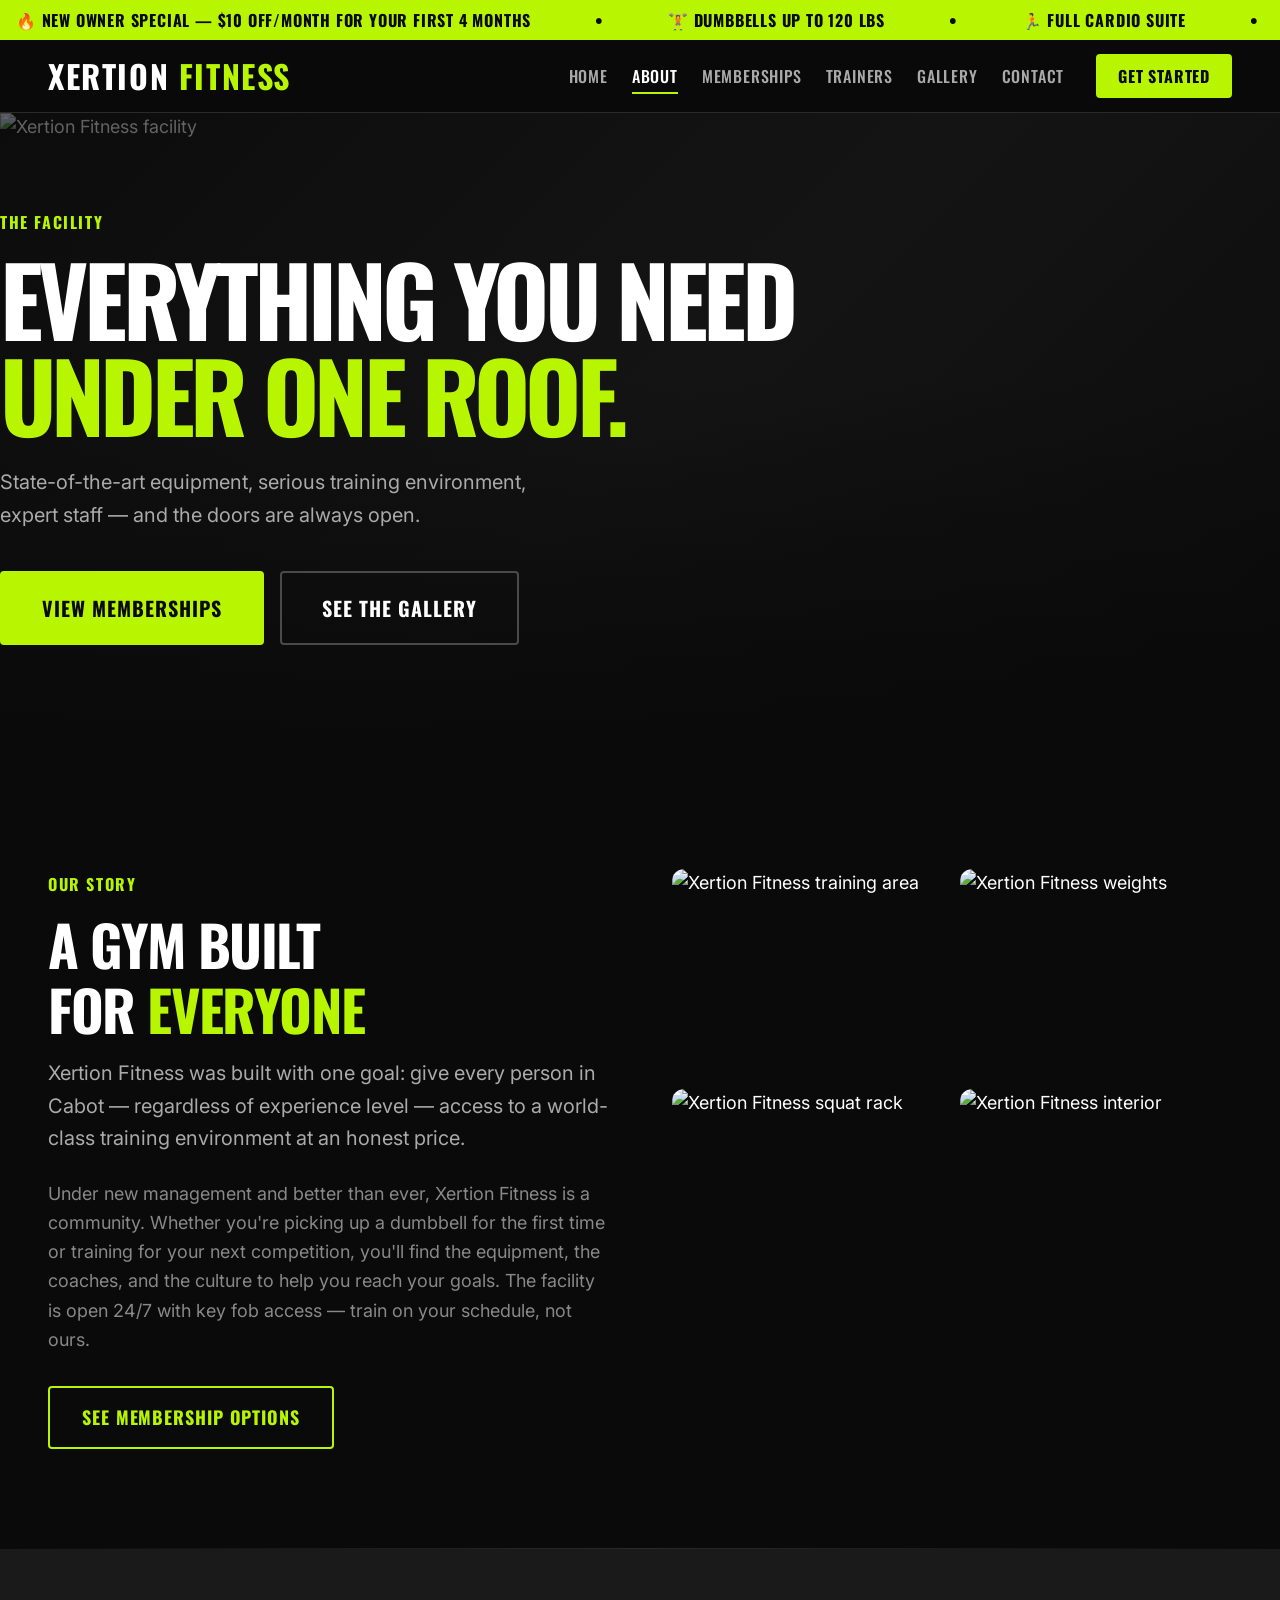
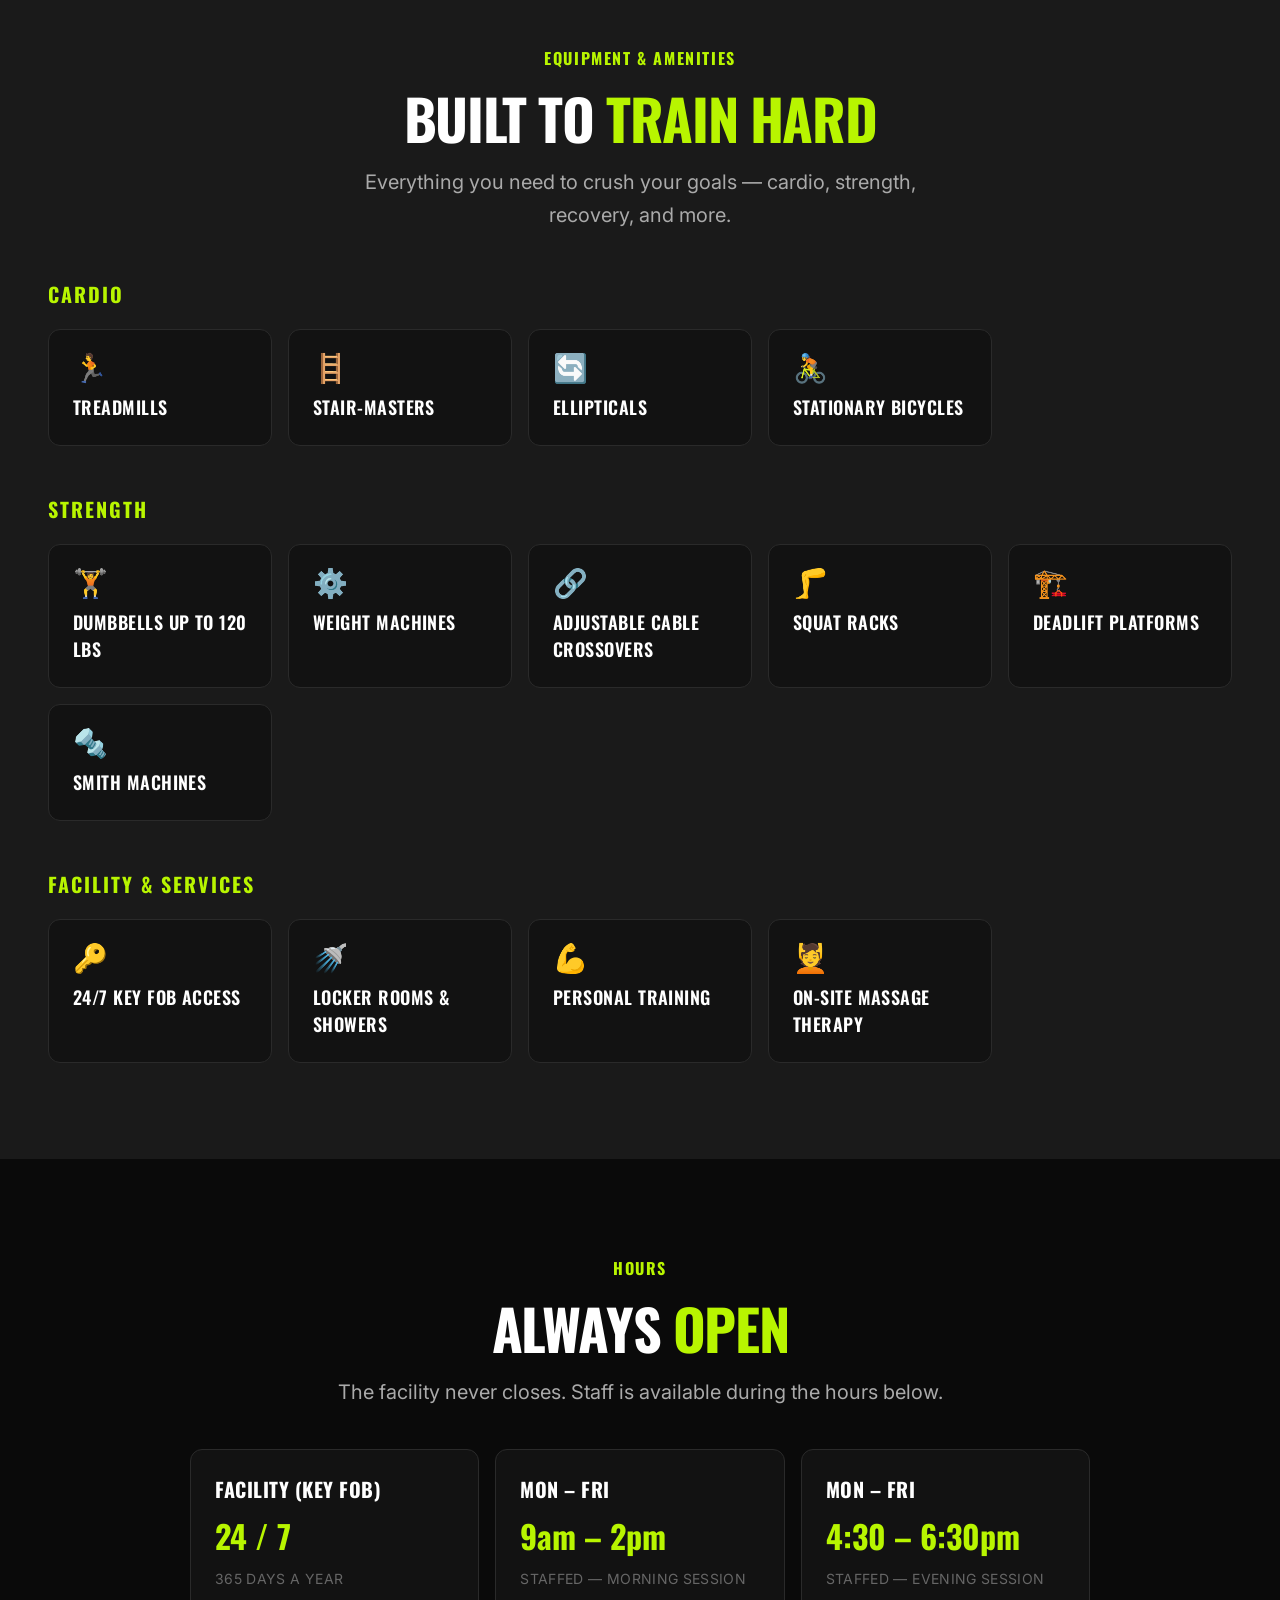
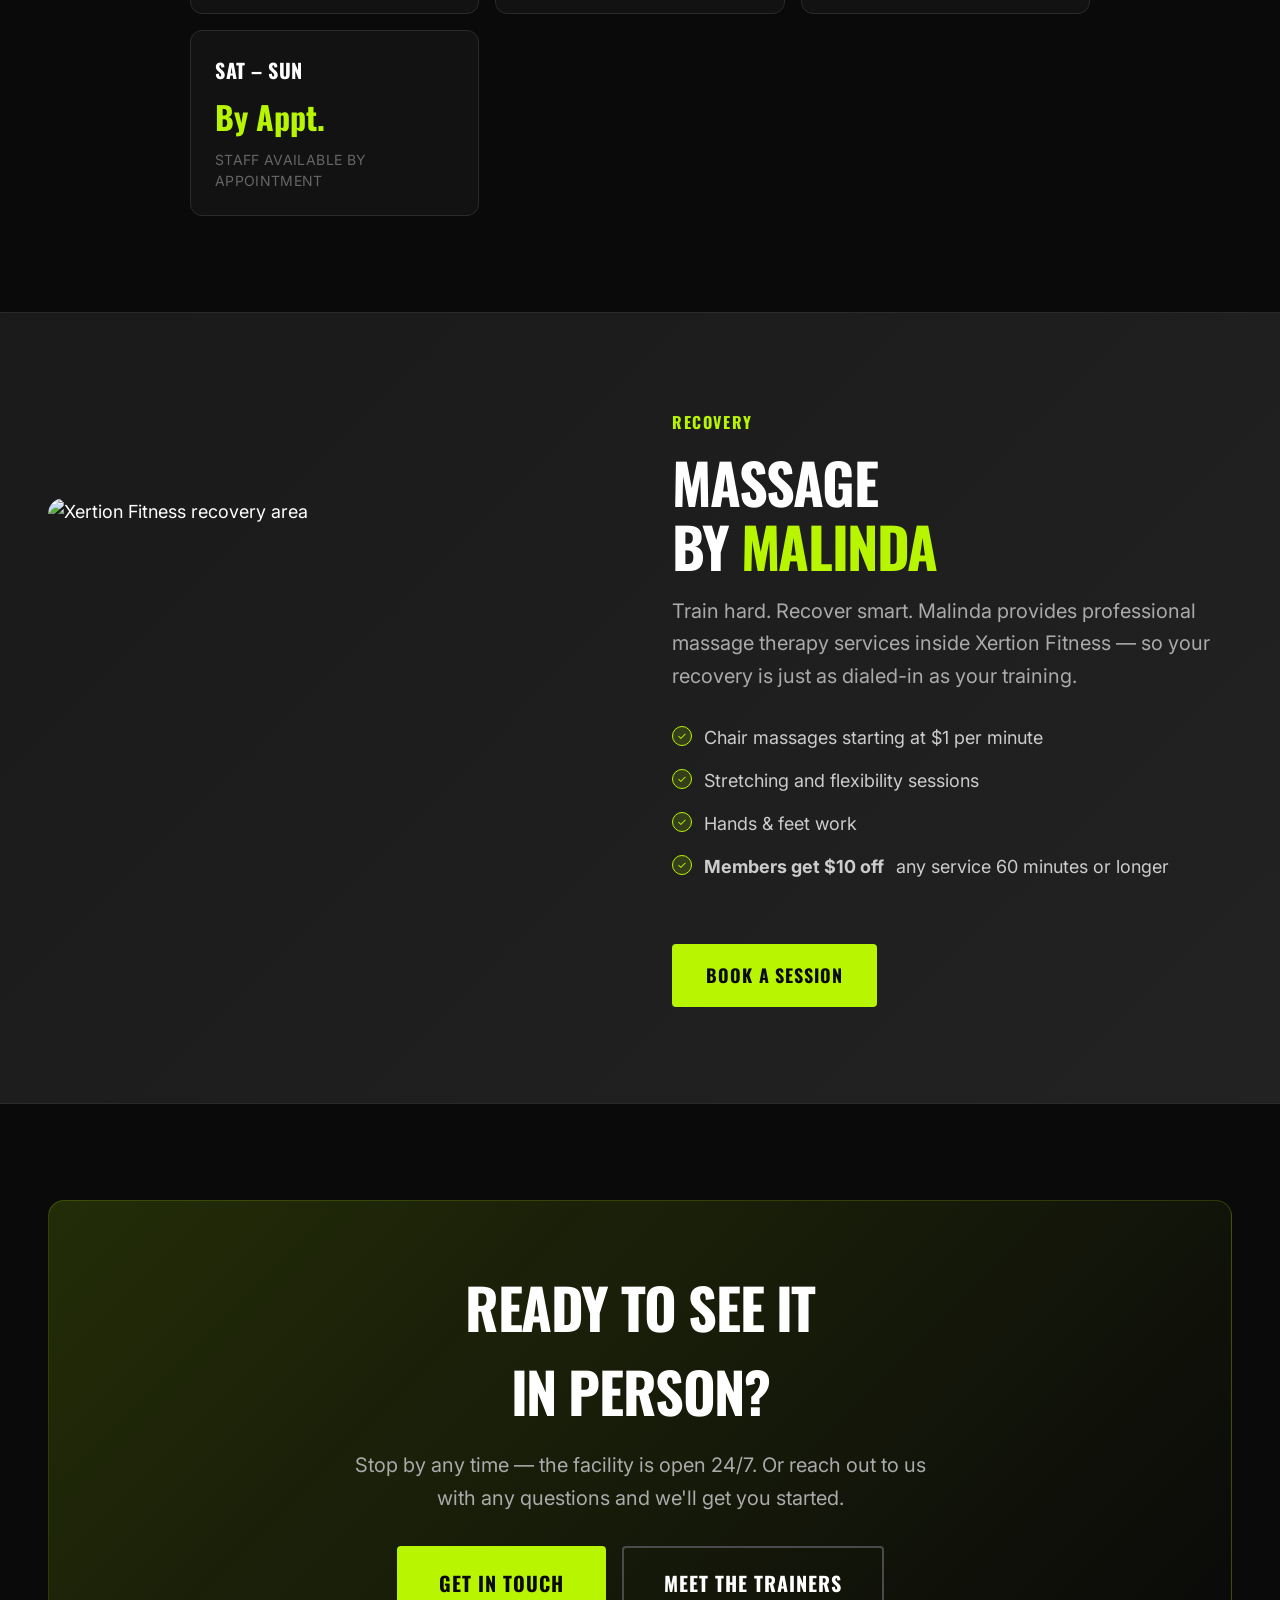
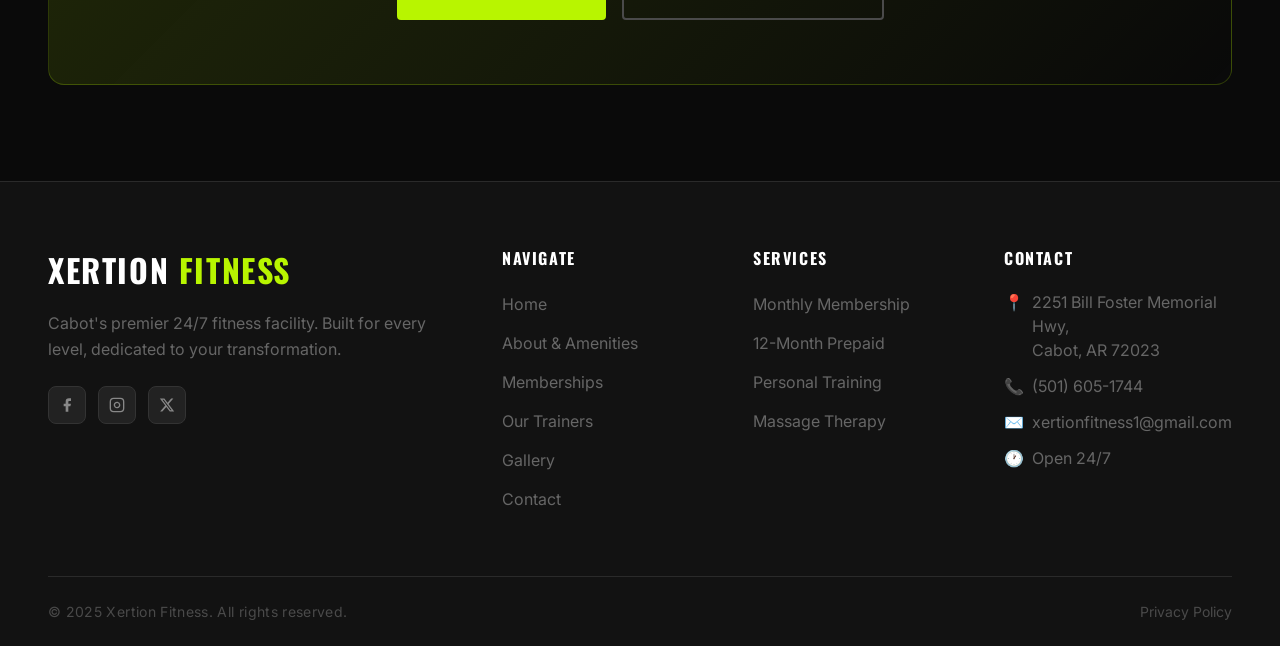
==== about.html @ 3aa7dd4e "first commit" ====
<!DOCTYPE html>
<html lang="en">
<head>
  <meta charset="UTF-8" />
  <meta name="viewport" content="width=device-width, initial-scale=1.0" />
  <title>About & Amenities — Xertion Fitness</title>
  <meta name="description" content="Xertion Fitness — Cabot AR's premier 24/7 gym. Squat racks, cable crossovers, Smith machines, dumbbells to 120 lbs, personal training, and on-site massage." />
  <link rel="stylesheet" href="style.css" />
</head>
<body>

  <div class="announcement-bar">
    <div class="announcement-bar__track">
      <span>🔥 New Owner Special — $10 off/month for your first 4 months</span>
      <span>•</span>
      <span>🏋️ Dumbbells Up to 120 lbs</span>
      <span>•</span>
      <span>🏃 Full Cardio Suite</span>
      <span>•</span>
      <span>🕐 24/7 Key Fob Access</span>
      <span>•</span>
      <span>💆 Massage by Malinda On-Site</span>
      <span>•</span>
      <span>🔥 New Owner Special — $10 off/month for your first 4 months</span>
      <span>•</span>
      <span>🏋️ Dumbbells Up to 120 lbs</span>
      <span>•</span>
      <span>🏃 Full Cardio Suite</span>
      <span>•</span>
      <span>🕐 24/7 Key Fob Access</span>
      <span>•</span>
      <span>💆 Massage by Malinda On-Site</span>
    </div>
  </div>

  <header class="header">
    <div class="header__inner">
      <a href="index.html" class="header__logo">XERTION <span>FITNESS</span></a>
      <nav class="header__nav">
        <ul class="nav__links">
          <li><a href="index.html" class="nav__link">Home</a></li>
          <li><a href="about.html" class="nav__link">About</a></li>
          <li><a href="memberships.html" class="nav__link">Memberships</a></li>
          <li><a href="team.html" class="nav__link">Trainers</a></li>
          <li><a href="gallery.html" class="nav__link">Gallery</a></li>
          <li><a href="contact.html" class="nav__link">Contact</a></li>
        </ul>
        <a href="contact.html" class="btn btn-primary btn-sm">Get Started</a>
      </nav>
      <button class="header__burger" aria-label="Toggle menu">
        <span></span><span></span><span></span>
      </button>
    </div>
  </header>

  <div class="mobile-menu">
    <a href="index.html" class="header__logo" style="margin-bottom:2rem;">XERTION <span>FITNESS</span></a>
    <ul class="mobile-menu__links">
      <li><a href="index.html" class="mobile-menu__link">Home</a></li>
      <li><a href="about.html" class="mobile-menu__link">About</a></li>
      <li><a href="memberships.html" class="mobile-menu__link">Memberships</a></li>
      <li><a href="team.html" class="mobile-menu__link">Trainers</a></li>
      <li><a href="gallery.html" class="mobile-menu__link">Gallery</a></li>
      <li><a href="contact.html" class="mobile-menu__link">Contact</a></li>
    </ul>
    <div class="mobile-menu__cta">
      <a href="contact.html" class="btn btn-primary btn-lg" style="width:100%">Get Started Today</a>
    </div>
  </div>

  <main>

    <!-- Hero -->
    <section class="hero" style="min-height:65vh;">
      <div class="hero__bg">
        <img
          src="https://images.squarespace-cdn.com/content/v1/698f592af66ebf589f0fa18b/f2ad3135-214e-4e53-9995-999ff5122c64/4482633730565226476.jpeg"
          alt="Xertion Fitness facility"
          class="hero__bg-img"
        />
      </div>
      <div class="hero__overlay"></div>
      <div class="container hero__content" style="padding-top:var(--space-24);padding-bottom:var(--space-16);">
        <span class="eyebrow">The Facility</span>
        <h1 class="hero__title">
          Everything You Need<br>
          <span class="accent-line">Under One Roof.</span>
        </h1>
        <p class="hero__subtitle">
          State-of-the-art equipment, serious training environment, expert staff —
          and the doors are always open.
        </p>
        <div class="hero__ctas">
          <a href="memberships.html" class="btn btn-primary btn-lg">View Memberships</a>
          <a href="gallery.html" class="btn btn-outline btn-lg">See the Gallery</a>
        </div>
      </div>
    </section>

    <!-- About -->
    <section class="section" style="background:var(--color-black);">
      <div class="container">
        <div class="feature-section__grid">
          <div class="reveal-left">
            <span class="eyebrow">Our Story</span>
            <h2 class="section-title">A Gym Built<br>for <span class="accent">Everyone</span></h2>
            <p class="section-subtitle" style="margin-bottom:var(--space-6);">
              Xertion Fitness was built with one goal: give every person in Cabot — regardless of
              experience level — access to a world-class training environment at an honest price.
            </p>
            <p style="color:var(--color-gray-400);line-height:var(--leading-relaxed);margin-bottom:var(--space-8);">
              Under new management and better than ever, Xertion Fitness is a community. Whether
              you're picking up a dumbbell for the first time or training for your next competition,
              you'll find the equipment, the coaches, and the culture to help you reach your goals.
              The facility is open 24/7 with key fob access — train on your schedule, not ours.
            </p>
            <a href="memberships.html" class="btn btn-ghost">See Membership Options</a>
          </div>
          <div class="feature-section__images reveal-right">
            <div class="feature-img">
              <img src="https://images.squarespace-cdn.com/content/v1/698f592af66ebf589f0fa18b/71ad8cb8-5ef1-47c1-97a1-dbaf5dda6f29/3357358686956240447.jpeg" alt="Xertion Fitness training area" loading="lazy" />
            </div>
            <div class="feature-img">
              <img src="https://images.squarespace-cdn.com/content/v1/698f592af66ebf589f0fa18b/7009e0ca-d178-43d7-ad27-b548e3636f9c/IMG_7932.jpeg" alt="Xertion Fitness weights" loading="lazy" />
            </div>
            <div class="feature-img feature-img--tall">
              <img src="https://images.squarespace-cdn.com/content/v1/698f592af66ebf589f0fa18b/444fbb83-55db-4569-b952-f3a036efd6ba/IMG_7934.jpeg" alt="Xertion Fitness squat rack" loading="lazy" />
            </div>
            <div class="feature-img">
              <img src="https://images.squarespace-cdn.com/content/v1/698f592af66ebf589f0fa18b/e5c2524e-ab53-4a82-8e3c-8ad109c28ecc/IMG_7928.jpeg" alt="Xertion Fitness interior" loading="lazy" />
            </div>
          </div>
        </div>
      </div>
    </section>

    <div class="divider"></div>

    <!-- Amenities -->
    <section class="section" style="background:var(--color-black-lighter);">
      <div class="container">
        <div style="text-align:center;margin-bottom:var(--space-12);">
          <span class="eyebrow reveal">Equipment & Amenities</span>
          <h2 class="section-title reveal" style="margin:0 auto;">Built to <span class="accent">Train Hard</span></h2>
          <p class="section-subtitle reveal" style="margin:var(--space-4) auto 0;">
            Everything you need to crush your goals — cardio, strength, recovery, and more.
          </p>
        </div>

        <h3 style="font-family:var(--font-heading);font-size:var(--text-lg);letter-spacing:var(--tracking-widest);text-transform:uppercase;color:var(--color-accent);margin-bottom:var(--space-5);" class="reveal">Cardio</h3>
        <div class="amenities-grid" style="margin-bottom:var(--space-12);">
          <div class="amenity-card reveal delay-1"><span class="amenity-card__icon">🏃</span><span class="amenity-card__name">Treadmills</span></div>
          <div class="amenity-card reveal delay-2"><span class="amenity-card__icon">🪜</span><span class="amenity-card__name">Stair-Masters</span></div>
          <div class="amenity-card reveal delay-3"><span class="amenity-card__icon">🔄</span><span class="amenity-card__name">Ellipticals</span></div>
          <div class="amenity-card reveal delay-4"><span class="amenity-card__icon">🚴</span><span class="amenity-card__name">Stationary Bicycles</span></div>
        </div>

        <h3 style="font-family:var(--font-heading);font-size:var(--text-lg);letter-spacing:var(--tracking-widest);text-transform:uppercase;color:var(--color-accent);margin-bottom:var(--space-5);" class="reveal">Strength</h3>
        <div class="amenities-grid" style="margin-bottom:var(--space-12);">
          <div class="amenity-card reveal delay-1"><span class="amenity-card__icon">🏋️</span><span class="amenity-card__name">Dumbbells Up to 120 lbs</span></div>
          <div class="amenity-card reveal delay-2"><span class="amenity-card__icon">⚙️</span><span class="amenity-card__name">Weight Machines</span></div>
          <div class="amenity-card reveal delay-3"><span class="amenity-card__icon">🔗</span><span class="amenity-card__name">Adjustable Cable Crossovers</span></div>
          <div class="amenity-card reveal delay-4"><span class="amenity-card__icon">🦵</span><span class="amenity-card__name">Squat Racks</span></div>
          <div class="amenity-card reveal delay-5"><span class="amenity-card__icon">🏗️</span><span class="amenity-card__name">Deadlift Platforms</span></div>
          <div class="amenity-card reveal delay-1"><span class="amenity-card__icon">🔩</span><span class="amenity-card__name">Smith Machines</span></div>
        </div>

        <h3 style="font-family:var(--font-heading);font-size:var(--text-lg);letter-spacing:var(--tracking-widest);text-transform:uppercase;color:var(--color-accent);margin-bottom:var(--space-5);" class="reveal">Facility & Services</h3>
        <div class="amenities-grid">
          <div class="amenity-card reveal delay-1"><span class="amenity-card__icon">🔑</span><span class="amenity-card__name">24/7 Key Fob Access</span></div>
          <div class="amenity-card reveal delay-2"><span class="amenity-card__icon">🚿</span><span class="amenity-card__name">Locker Rooms & Showers</span></div>
          <div class="amenity-card reveal delay-3"><span class="amenity-card__icon">💪</span><span class="amenity-card__name">Personal Training</span></div>
          <div class="amenity-card reveal delay-4"><span class="amenity-card__icon">💆</span><span class="amenity-card__name">On-Site Massage Therapy</span></div>
        </div>
      </div>
    </section>

    <!-- Hours -->
    <section class="section" style="background:var(--color-black);">
      <div class="container">
        <div style="text-align:center;margin-bottom:var(--space-10);">
          <span class="eyebrow reveal">Hours</span>
          <h2 class="section-title reveal" style="margin:0 auto;">Always <span class="accent">Open</span></h2>
          <p class="section-subtitle reveal" style="margin:var(--space-4) auto 0;">
            The facility never closes. Staff is available during the hours below.
          </p>
        </div>
        <div class="hours-grid" style="max-width:900px;margin:0 auto;">
          <div class="hours-card reveal delay-1">
            <div class="hours-card__days">Facility (Key Fob)</div>
            <div class="hours-card__time">24 / 7</div>
            <div class="hours-card__note">365 days a year</div>
          </div>
          <div class="hours-card reveal delay-2">
            <div class="hours-card__days">Mon – Fri</div>
            <div class="hours-card__time">9am – 2pm</div>
            <div class="hours-card__note">Staffed — morning session</div>
          </div>
          <div class="hours-card reveal delay-3">
            <div class="hours-card__days">Mon – Fri</div>
            <div class="hours-card__time">4:30 – 6:30pm</div>
            <div class="hours-card__note">Staffed — evening session</div>
          </div>
          <div class="hours-card reveal delay-4">
            <div class="hours-card__days">Sat – Sun</div>
            <div class="hours-card__time">By Appt.</div>
            <div class="hours-card__note">Staff available by appointment</div>
          </div>
        </div>
      </div>
    </section>

    <!-- Massage -->
    <section class="section callout-section">
      <div class="container">
        <div class="callout-section__inner">
          <div class="reveal-left">
            <div class="callout-section__image">
              <img src="https://images.squarespace-cdn.com/content/v1/698f592af66ebf589f0fa18b/94514c48-45e5-4a68-97e1-b198e2030cee/IMG_7933.jpeg" alt="Xertion Fitness recovery area" loading="lazy" />
            </div>
          </div>
          <div class="reveal-right">
            <span class="eyebrow">Recovery</span>
            <h2 class="section-title">Massage<br>By <span class="accent">Malinda</span></h2>
            <p class="section-subtitle" style="margin-bottom:var(--space-6);">
              Train hard. Recover smart. Malinda provides professional massage therapy
              services inside Xertion Fitness — so your recovery is just as dialed-in
              as your training.
            </p>
            <div class="feature-section__checks">
              <div class="check-item">
                <span class="check-item__icon">✓</span>
                Chair massages starting at $1 per minute
              </div>
              <div class="check-item">
                <span class="check-item__icon">✓</span>
                Stretching and flexibility sessions
              </div>
              <div class="check-item">
                <span class="check-item__icon">✓</span>
                Hands & feet work
              </div>
              <div class="check-item">
                <span class="check-item__icon">✓</span>
                <strong>Members get $10 off</strong> any service 60 minutes or longer
              </div>
            </div>
            <a href="contact.html" class="btn btn-primary" style="margin-top:var(--space-8);">Book a Session</a>
          </div>
        </div>
      </div>
    </section>

    <!-- CTA -->
    <section class="section">
      <div class="container">
        <div class="cta-banner reveal">
          <h2 class="cta-banner__title">Ready to See It<br>In Person?</h2>
          <p class="cta-banner__text">
            Stop by any time — the facility is open 24/7. Or reach out to us with any questions
            and we'll get you started.
          </p>
          <div style="display:flex;gap:var(--space-4);justify-content:center;flex-wrap:wrap;">
            <a href="contact.html" class="btn btn-primary btn-lg">Get In Touch</a>
            <a href="team.html" class="btn btn-outline btn-lg">Meet the Trainers</a>
          </div>
        </div>
      </div>
    </section>

  </main>

  <footer class="footer">
    <div class="container">
      <div class="footer__main">
        <div>
          <div class="footer__brand-logo">XERTION <span>FITNESS</span></div>
          <p class="footer__tagline">Cabot's premier 24/7 fitness facility. Built for every level, dedicated to your transformation.</p>
          <div class="footer__social">
            <a href="#" class="footer__social-link" aria-label="Facebook"><svg width="16" height="16" viewBox="0 0 24 24" fill="currentColor"><path d="M18 2h-3a5 5 0 0 0-5 5v3H7v4h3v8h4v-8h3l1-4h-4V7a1 1 0 0 1 1-1h3z"/></svg></a>
            <a href="#" class="footer__social-link" aria-label="Instagram"><svg width="16" height="16" viewBox="0 0 24 24" fill="none" stroke="currentColor" stroke-width="2"><rect x="2" y="2" width="20" height="20" rx="5" ry="5"/><path d="M16 11.37A4 4 0 1 1 12.63 8 4 4 0 0 1 16 11.37z"/><line x1="17.5" y1="6.5" x2="17.51" y2="6.5"/></svg></a>
            <a href="#" class="footer__social-link" aria-label="Twitter / X"><svg width="16" height="16" viewBox="0 0 24 24" fill="currentColor"><path d="M18.244 2.25h3.308l-7.227 8.26 8.502 11.24H16.17l-5.214-6.817L4.99 21.75H1.68l7.73-8.835L1.254 2.25H8.08l4.713 6.231zm-1.161 17.52h1.833L7.084 4.126H5.117z"/></svg></a>
          </div>
        </div>
        <div>
          <h4 class="footer__col-title">Navigate</h4>
          <ul class="footer__links">
            <li><a href="index.html" class="footer__link">Home</a></li>
            <li><a href="about.html" class="footer__link">About & Amenities</a></li>
            <li><a href="memberships.html" class="footer__link">Memberships</a></li>
            <li><a href="team.html" class="footer__link">Our Trainers</a></li>
            <li><a href="gallery.html" class="footer__link">Gallery</a></li>
            <li><a href="contact.html" class="footer__link">Contact</a></li>
          </ul>
        </div>
        <div>
          <h4 class="footer__col-title">Services</h4>
          <ul class="footer__links">
            <li><a href="memberships.html" class="footer__link">Monthly Membership</a></li>
            <li><a href="memberships.html" class="footer__link">12-Month Prepaid</a></li>
            <li><a href="team.html" class="footer__link">Personal Training</a></li>
            <li><a href="contact.html" class="footer__link">Massage Therapy</a></li>
          </ul>
        </div>
        <div>
          <h4 class="footer__col-title">Contact</h4>
          <div class="footer__contact-item">📍 <span>2251 Bill Foster Memorial Hwy,<br>Cabot, AR 72023</span></div>
          <div class="footer__contact-item">📞 <a href="tel:5016051744">(501) 605-1744</a></div>
          <div class="footer__contact-item">✉️ <a href="mailto:xertionfitness1@gmail.com">xertionfitness1@gmail.com</a></div>
          <div class="footer__contact-item">🕐 <span>Open 24/7</span></div>
        </div>
      </div>
      <div class="footer__bottom">
        <span class="footer__copyright">© 2025 Xertion Fitness. All rights reserved.</span>
        <div class="footer__legal"><a href="privacy.html" class="footer__legal-link">Privacy Policy</a></div>
      </div>
    </div>
  </footer>

  <div class="mobile-cta-bar">
    <div class="mobile-cta-bar__inner">
      <a href="tel:5016051744" class="btn btn-outline btn-sm">📞 Call Us</a>
      <a href="contact.html" class="btn btn-primary btn-sm">Get Started</a>
    </div>
  </div>

  <script src="main.js"></script>
</body>
</html>
---- style.css ----
/* ============================================================
   XERTION FITNESS — Design System
   Clone of Roman Empire Gym layout structure
   Colors: Dark charcoal + Neon Green accent (#b8f500)
   ============================================================ */

@import url('https://fonts.googleapis.com/css2?family=Oswald:wght@400;500;600;700&family=Inter:wght@300;400;500;600;700&display=swap');

/* ─── CSS Custom Properties ─────────────────────────────── */
:root {
  -webkit-font-smoothing: antialiased;

  /* Backgrounds */
  --color-black:        #0a0a0a;
  --color-black-light:  #121212;
  --color-black-lighter:#1a1a1a;
  --color-gray-900:     #222222;
  --color-gray-800:     #2a2a2a;
  --color-gray-700:     #333333;
  --color-gray-600:     #4a4a4a;
  --color-gray-500:     #666666;
  --color-gray-400:     #888888;
  --color-gray-300:     #aaaaaa;
  --color-gray-200:     #cccccc;
  --color-gray-100:     #eeeeee;
  --color-white:        #ffffff;

  /* Neon Green Accent (swapped from red) */
  --color-accent:       #b8f500;
  --color-accent-light: #ccff33;
  --color-accent-dark:  #8fbc00;
  --color-accent-muted: rgba(184, 245, 0, 0.15);

  --color-success: #22c55e;
  --color-error:   #ef4444;
  --color-warning: #f59e0b;

  /* Typography */
  --font-heading: "Oswald", sans-serif;
  --font-body:    "Inter", -apple-system, BlinkMacSystemFont, "Segoe UI", Roboto, sans-serif;

  --text-xs:   clamp(.75rem,  .7rem  + .25vw,  .875rem);
  --text-sm:   clamp(.875rem, .8rem  + .375vw, 1rem);
  --text-base: clamp(1rem,    .9rem  + .5vw,   1.125rem);
  --text-lg:   clamp(1.125rem,1rem   + .625vw, 1.25rem);
  --text-xl:   clamp(1.25rem, 1.1rem + .75vw,  1.5rem);
  --text-2xl:  clamp(1.5rem,  1.25rem + 1.25vw,2rem);
  --text-3xl:  clamp(1.875rem,1.5rem + 1.875vw,2.5rem);
  --text-4xl:  clamp(2.25rem, 1.75rem + 2.5vw, 3.5rem);
  --text-5xl:  clamp(3rem,    2rem   + 5vw,    5rem);
  --text-6xl:  clamp(3.75rem, 2.5rem + 6.25vw, 6rem);

  --font-normal:   400;
  --font-medium:   500;
  --font-semibold: 600;
  --font-bold:     700;

  --leading-none:    1;
  --leading-tight:   1.15;
  --leading-snug:    1.3;
  --leading-normal:  1.5;
  --leading-relaxed: 1.625;

  --tracking-tighter: -.05em;
  --tracking-tight:   -.025em;
  --tracking-normal:  0;
  --tracking-wide:    .025em;
  --tracking-wider:   .05em;
  --tracking-widest:  .1em;

  /* Spacing */
  --space-1:  .25rem;
  --space-2:  .5rem;
  --space-3:  .75rem;
  --space-4:  1rem;
  --space-5:  1.25rem;
  --space-6:  1.5rem;
  --space-8:  2rem;
  --space-10: 2.5rem;
  --space-12: 3rem;
  --space-16: 4rem;
  --space-20: 5rem;
  --space-24: 6rem;
  --space-32: 8rem;

  --container-max:     1400px;
  --container-padding: clamp(1rem, 5vw, 3rem);

  /* Radii */
  --radius-sm:   .25rem;
  --radius-md:   .5rem;
  --radius-lg:   .75rem;
  --radius-xl:   1rem;
  --radius-full: 9999px;

  /* Shadows */
  --shadow-sm:    0 1px 2px rgba(0,0,0,.3);
  --shadow-md:    0 4px 6px rgba(0,0,0,.4);
  --shadow-lg:    0 10px 25px rgba(0,0,0,.5);
  --shadow-xl:    0 20px 50px rgba(0,0,0,.6);
  --shadow-green: 0 0 30px rgba(184,245,0,.3);

  /* Transitions */
  --transition-fast: .15s ease;
  --transition-base: .25s ease;
  --transition-slow: .4s ease;

  /* Z-index */
  --z-dropdown:       100;
  --z-sticky:         200;
  --z-fixed:          300;
  --z-modal-backdrop: 400;
  --z-modal:          500;
  --z-tooltip:        600;
}

/* ─── Reset ─────────────────────────────────────────────── */
*, *::before, *::after { box-sizing: border-box; margin: 0; padding: 0; }

html { scroll-behavior: smooth; }

body {
  font-family: var(--font-body);
  font-size: var(--text-base);
  font-weight: var(--font-normal);
  line-height: var(--leading-normal);
  color: var(--color-white);
  background-color: var(--color-black);
  min-height: 100vh;
  display: flex;
  flex-direction: column;
  overflow-x: hidden;
  width: 100%;
}

img { display: block; max-width: 100%; }
a { color: inherit; text-decoration: none; }
ul, ol { list-style: none; }
button { cursor: pointer; border: none; background: none; font-family: inherit; }

/* ─── Utility ────────────────────────────────────────────── */
.container {
  width: 100%;
  max-width: var(--container-max);
  margin: 0 auto;
  padding: 0 var(--container-padding);
}

.section { padding: var(--space-24) 0; }
.section--lg { padding: var(--space-32) 0; }

.accent { color: var(--color-accent); }
.eyebrow {
  display: inline-block;
  font-family: var(--font-heading);
  font-size: var(--text-sm);
  font-weight: var(--font-bold);
  letter-spacing: var(--tracking-widest);
  text-transform: uppercase;
  color: var(--color-accent);
  margin-bottom: var(--space-4);
}

.section-title {
  font-family: var(--font-heading);
  font-size: var(--text-4xl);
  font-weight: var(--font-bold);
  line-height: var(--leading-tight);
  letter-spacing: var(--tracking-tight);
  text-transform: uppercase;
  color: var(--color-white);
  margin-bottom: var(--space-4);
}

.section-subtitle {
  font-size: var(--text-lg);
  color: var(--color-gray-300);
  line-height: var(--leading-relaxed);
  max-width: 640px;
}

/* ─── Buttons ────────────────────────────────────────────── */
.btn {
  display: inline-flex;
  align-items: center;
  justify-content: center;
  gap: var(--space-2);
  padding: var(--space-4) var(--space-8);
  font-family: var(--font-heading);
  font-size: var(--text-base);
  font-weight: var(--font-bold);
  letter-spacing: var(--tracking-wider);
  text-transform: uppercase;
  border-radius: var(--radius-sm);
  transition: all var(--transition-base);
  white-space: nowrap;
}

.btn-primary {
  background: var(--color-accent);
  color: var(--color-black);
  border: 2px solid var(--color-accent);
}
.btn-primary:hover {
  background: var(--color-accent-light);
  border-color: var(--color-accent-light);
  box-shadow: var(--shadow-green);
  transform: translateY(-2px);
}

.btn-outline {
  background: transparent;
  color: var(--color-white);
  border: 2px solid var(--color-gray-600);
}
.btn-outline:hover {
  border-color: var(--color-accent);
  color: var(--color-accent);
  transform: translateY(-2px);
}

.btn-ghost {
  background: transparent;
  color: var(--color-accent);
  border: 2px solid var(--color-accent);
}
.btn-ghost:hover {
  background: var(--color-accent);
  color: var(--color-black);
  box-shadow: var(--shadow-green);
  transform: translateY(-2px);
}

.btn-lg { padding: var(--space-5) var(--space-10); font-size: var(--text-lg); }
.btn-sm { padding: var(--space-2) var(--space-5); font-size: var(--text-sm); }

/* ─── Announcement Bar ───────────────────────────────────── */
.announcement-bar {
  background: var(--color-accent);
  color: var(--color-black);
  padding: var(--space-2) var(--space-4);
  text-align: center;
  font-family: var(--font-heading);
  font-size: var(--text-sm);
  font-weight: var(--font-bold);
  letter-spacing: var(--tracking-wider);
  text-transform: uppercase;
  overflow: hidden;
  position: relative;
}

.announcement-bar__track {
  display: flex;
  gap: var(--space-16);
  animation: marquee 30s linear infinite;
  white-space: nowrap;
}

.announcement-bar__track span { flex-shrink: 0; }

@keyframes marquee {
  from { transform: translateX(0); }
  to   { transform: translateX(-50%); }
}

/* ─── Header / Nav ───────────────────────────────────────── */
.header {
  position: sticky;
  top: 0;
  z-index: var(--z-fixed);
  background: rgba(10,10,10,.95);
  backdrop-filter: blur(12px);
  border-bottom: 1px solid var(--color-gray-800);
  transition: all var(--transition-base);
}

.header.scrolled { border-bottom-color: var(--color-accent-muted); }

.header__inner {
  display: flex;
  align-items: center;
  justify-content: space-between;
  height: 72px;
  padding: 0 var(--container-padding);
  max-width: var(--container-max);
  margin: 0 auto;
}

.header__logo {
  font-family: var(--font-heading);
  font-size: var(--text-2xl);
  font-weight: var(--font-bold);
  letter-spacing: var(--tracking-wider);
  text-transform: uppercase;
  color: var(--color-white);
  line-height: 1;
}
.header__logo span { color: var(--color-accent); }

.header__nav { display: flex; align-items: center; gap: var(--space-8); }

.nav__links {
  display: flex;
  align-items: center;
  gap: var(--space-6);
}

.nav__link {
  font-family: var(--font-heading);
  font-size: var(--text-sm);
  font-weight: var(--font-medium);
  letter-spacing: var(--tracking-wider);
  text-transform: uppercase;
  color: var(--color-gray-300);
  position: relative;
  padding: var(--space-1) 0;
  transition: color var(--transition-fast);
}

.nav__link::after {
  content: '';
  position: absolute;
  bottom: -2px;
  left: 0;
  width: 0;
  height: 2px;
  background: var(--color-accent);
  transition: width var(--transition-base);
}

.nav__link:hover,
.nav__link.active {
  color: var(--color-white);
}
.nav__link:hover::after,
.nav__link.active::after { width: 100%; }

.header__burger {
  display: none;
  flex-direction: column;
  gap: 5px;
  padding: var(--space-2);
  cursor: pointer;
}

.header__burger span {
  display: block;
  width: 24px;
  height: 2px;
  background: var(--color-white);
  transition: all var(--transition-base);
}

.header__burger.open span:nth-child(1) { transform: translateY(7px) rotate(45deg); }
.header__burger.open span:nth-child(2) { opacity: 0; transform: scaleX(0); }
.header__burger.open span:nth-child(3) { transform: translateY(-7px) rotate(-45deg); }

/* ─── Mobile Menu ────────────────────────────────────────── */
.mobile-menu {
  position: fixed;
  inset: 0;
  background: var(--color-black-light);
  z-index: var(--z-modal);
  display: flex;
  flex-direction: column;
  padding: var(--space-24) var(--container-padding);
  transform: translateX(100%);
  transition: transform var(--transition-slow);
}

.mobile-menu.open { transform: translateX(0); }

.mobile-menu__links {
  display: flex;
  flex-direction: column;
  gap: var(--space-6);
  margin-top: var(--space-8);
}

.mobile-menu__link {
  font-family: var(--font-heading);
  font-size: var(--text-4xl);
  font-weight: var(--font-bold);
  letter-spacing: var(--tracking-tight);
  text-transform: uppercase;
  color: var(--color-gray-400);
  transition: color var(--transition-fast);
  border-bottom: 1px solid var(--color-gray-800);
  padding-bottom: var(--space-4);
}
.mobile-menu__link:hover { color: var(--color-accent); }

.mobile-menu__cta { margin-top: var(--space-8); }

/* ─── Hero ───────────────────────────────────────────────── */
.hero {
  position: relative;
  min-height: 90vh;
  display: flex;
  align-items: center;
  overflow: hidden;
}

.hero__bg {
  position: absolute;
  inset: 0;
  background: linear-gradient(
    135deg,
    rgba(10,10,10,.92) 0%,
    rgba(18,18,18,.85) 50%,
    rgba(10,10,10,.95) 100%
  ),
  url('') center/cover no-repeat;
  background-color: var(--color-gray-900);
}

.hero__bg-img {
  position: absolute;
  inset: 0;
  width: 100%;
  height: 100%;
  object-fit: cover;
  opacity: 0.35;
}

.hero__overlay {
  position: absolute;
  inset: 0;
  background: linear-gradient(
    to bottom,
    transparent 40%,
    rgba(10,10,10,.8) 80%,
    var(--color-black) 100%
  );
}

.hero__content {
  position: relative;
  z-index: 1;
  padding: var(--space-32) 0 var(--space-24);
}

.hero__badge {
  display: inline-flex;
  align-items: center;
  gap: var(--space-2);
  background: var(--color-accent-muted);
  border: 1px solid rgba(184,245,0,.3);
  color: var(--color-accent);
  padding: var(--space-2) var(--space-4);
  border-radius: var(--radius-full);
  font-family: var(--font-heading);
  font-size: var(--text-xs);
  font-weight: var(--font-bold);
  letter-spacing: var(--tracking-widest);
  text-transform: uppercase;
  margin-bottom: var(--space-6);
}

.hero__title {
  font-family: var(--font-heading);
  font-size: var(--text-6xl);
  font-weight: var(--font-bold);
  line-height: var(--leading-none);
  letter-spacing: var(--tracking-tighter);
  text-transform: uppercase;
  color: var(--color-white);
  margin-bottom: var(--space-6);
  max-width: 800px;
}

.hero__title .accent-line { color: var(--color-accent); }

.hero__subtitle {
  font-size: var(--text-lg);
  color: var(--color-gray-300);
  max-width: 560px;
  line-height: var(--leading-relaxed);
  margin-bottom: var(--space-10);
}

.hero__ctas {
  display: flex;
  gap: var(--space-4);
  flex-wrap: wrap;
  margin-bottom: var(--space-16);
}

.hero__stats {
  display: flex;
  gap: var(--space-12);
  flex-wrap: wrap;
}

.hero__stat {
  display: flex;
  flex-direction: column;
  gap: var(--space-1);
}

.hero__stat-number {
  font-family: var(--font-heading);
  font-size: var(--text-4xl);
  font-weight: var(--font-bold);
  color: var(--color-accent);
  line-height: 1;
}

.hero__stat-label {
  font-size: var(--text-xs);
  color: var(--color-gray-400);
  letter-spacing: var(--tracking-wider);
  text-transform: uppercase;
}

.hero__scroll {
  position: absolute;
  bottom: var(--space-8);
  left: 50%;
  transform: translateX(-50%);
  display: flex;
  flex-direction: column;
  align-items: center;
  gap: var(--space-2);
  color: var(--color-gray-500);
  font-size: var(--text-xs);
  letter-spacing: var(--tracking-widest);
  text-transform: uppercase;
  animation: bounce 2s ease infinite;
}

@keyframes bounce {
  0%, 100% { transform: translateX(-50%) translateY(0); }
  50% { transform: translateX(-50%) translateY(8px); }
}

/* ─── Stats Bar ──────────────────────────────────────────── */
.stats-bar {
  background: var(--color-black-light);
  border-top: 1px solid var(--color-gray-800);
  border-bottom: 1px solid var(--color-gray-800);
  padding: var(--space-10) 0;
}

.stats-bar__grid {
  display: grid;
  grid-template-columns: repeat(3, 1fr);
  gap: var(--space-8);
}

.stat-item {
  display: flex;
  flex-direction: column;
  align-items: center;
  text-align: center;
  padding: var(--space-6);
  border-right: 1px solid var(--color-gray-800);
}
.stat-item:last-child { border-right: none; }

.stat-item__number {
  font-family: var(--font-heading);
  font-size: var(--text-5xl);
  font-weight: var(--font-bold);
  color: var(--color-accent);
  line-height: 1;
  margin-bottom: var(--space-2);
}

.stat-item__label {
  font-family: var(--font-heading);
  font-size: var(--text-sm);
  letter-spacing: var(--tracking-wider);
  text-transform: uppercase;
  color: var(--color-gray-400);
}

/* ─── Feature / About Section ────────────────────────────── */
.feature-section {
  background: var(--color-black-lighter);
}

.feature-section__grid {
  display: grid;
  grid-template-columns: 1fr 1fr;
  gap: var(--space-16);
  align-items: center;
}

.feature-section__images {
  display: grid;
  grid-template-columns: 1fr 1fr;
  gap: var(--space-4);
}

.feature-img {
  border-radius: var(--radius-lg);
  overflow: hidden;
  aspect-ratio: 4/3;
}

.feature-img img {
  width: 100%;
  height: 100%;
  object-fit: cover;
  transition: transform var(--transition-slow);
}
.feature-img:hover img { transform: scale(1.05); }
.feature-img--tall { aspect-ratio: 3/4; }

.feature-section__checks {
  display: flex;
  flex-direction: column;
  gap: var(--space-4);
  margin: var(--space-8) 0;
}

.check-item {
  display: flex;
  align-items: flex-start;
  gap: var(--space-3);
  font-size: var(--text-base);
  color: var(--color-gray-200);
}

.check-item__icon {
  flex-shrink: 0;
  width: 20px;
  height: 20px;
  border-radius: var(--radius-full);
  background: var(--color-accent-muted);
  border: 1px solid var(--color-accent);
  color: var(--color-accent);
  display: flex;
  align-items: center;
  justify-content: center;
  font-size: 11px;
  margin-top: 2px;
}

/* ─── Amenities Grid ─────────────────────────────────────── */
.amenities-grid {
  display: grid;
  grid-template-columns: repeat(auto-fill, minmax(200px, 1fr));
  gap: var(--space-4);
}

.amenity-card {
  background: var(--color-black-light);
  border: 1px solid var(--color-gray-800);
  border-radius: var(--radius-lg);
  padding: var(--space-6);
  display: flex;
  flex-direction: column;
  align-items: flex-start;
  gap: var(--space-3);
  transition: all var(--transition-base);
}

.amenity-card:hover {
  border-color: var(--color-accent);
  background: var(--color-accent-muted);
  transform: translateY(-4px);
  box-shadow: var(--shadow-green);
}

.amenity-card__icon {
  font-size: 1.75rem;
  line-height: 1;
}

.amenity-card__name {
  font-family: var(--font-heading);
  font-size: var(--text-base);
  font-weight: var(--font-semibold);
  letter-spacing: var(--tracking-wide);
  text-transform: uppercase;
  color: var(--color-white);
}

/* ─── Membership Cards ───────────────────────────────────── */
.membership-grid {
  display: grid;
  grid-template-columns: repeat(auto-fit, minmax(300px, 1fr));
  gap: var(--space-6);
}

.membership-card {
  background: var(--color-black-light);
  border: 1px solid var(--color-gray-800);
  border-radius: var(--radius-xl);
  padding: var(--space-8);
  position: relative;
  transition: all var(--transition-base);
  display: flex;
  flex-direction: column;
}

.membership-card:hover {
  border-color: var(--color-accent-dark);
  box-shadow: var(--shadow-green);
  transform: translateY(-4px);
}

.membership-card--featured {
  border-color: var(--color-accent);
  background: linear-gradient(135deg, var(--color-black-light), var(--color-gray-900));
}

.membership-card--featured::before {
  content: 'MOST POPULAR';
  position: absolute;
  top: -1px;
  left: 50%;
  transform: translateX(-50%);
  background: var(--color-accent);
  color: var(--color-black);
  font-family: var(--font-heading);
  font-size: var(--text-xs);
  font-weight: var(--font-bold);
  letter-spacing: var(--tracking-widest);
  padding: var(--space-1) var(--space-5);
  border-radius: 0 0 var(--radius-md) var(--radius-md);
}

.membership-card__tag {
  display: inline-block;
  background: var(--color-accent-muted);
  color: var(--color-accent);
  font-family: var(--font-heading);
  font-size: var(--text-xs);
  font-weight: var(--font-bold);
  letter-spacing: var(--tracking-widest);
  text-transform: uppercase;
  padding: var(--space-1) var(--space-3);
  border-radius: var(--radius-full);
  margin-bottom: var(--space-4);
}

.membership-card__name {
  font-family: var(--font-heading);
  font-size: var(--text-2xl);
  font-weight: var(--font-bold);
  text-transform: uppercase;
  letter-spacing: var(--tracking-wide);
  color: var(--color-white);
  margin-bottom: var(--space-2);
}

.membership-card__price {
  display: flex;
  align-items: baseline;
  gap: var(--space-1);
  margin-bottom: var(--space-6);
}

.price-amount {
  font-family: var(--font-heading);
  font-size: var(--text-5xl);
  font-weight: var(--font-bold);
  color: var(--color-accent);
  line-height: 1;
}

.price-period {
  font-size: var(--text-sm);
  color: var(--color-gray-400);
}

.price-original {
  font-size: var(--text-base);
  color: var(--color-gray-500);
  text-decoration: line-through;
}

.membership-card__features {
  display: flex;
  flex-direction: column;
  gap: var(--space-3);
  margin-bottom: var(--space-8);
  flex: 1;
}

.membership-card__feature {
  display: flex;
  align-items: center;
  gap: var(--space-3);
  font-size: var(--text-sm);
  color: var(--color-gray-200);
}

.membership-card__feature::before {
  content: '✓';
  flex-shrink: 0;
  width: 18px;
  height: 18px;
  border-radius: var(--radius-full);
  background: var(--color-accent-muted);
  border: 1px solid var(--color-accent);
  color: var(--color-accent);
  display: flex;
  align-items: center;
  justify-content: center;
  font-size: 10px;
}

.membership-card__note {
  font-size: var(--text-xs);
  color: var(--color-gray-500);
  margin-top: var(--space-4);
  padding-top: var(--space-4);
  border-top: 1px solid var(--color-gray-800);
}

/* ─── Hours Section ──────────────────────────────────────── */
.hours-grid {
  display: grid;
  grid-template-columns: repeat(auto-fit, minmax(250px, 1fr));
  gap: var(--space-4);
}

.hours-card {
  background: var(--color-black-light);
  border: 1px solid var(--color-gray-800);
  border-radius: var(--radius-lg);
  padding: var(--space-6);
  display: flex;
  flex-direction: column;
  gap: var(--space-2);
  transition: border-color var(--transition-base);
}
.hours-card:hover { border-color: var(--color-accent-dark); }

.hours-card__days {
  font-family: var(--font-heading);
  font-size: var(--text-lg);
  font-weight: var(--font-bold);
  text-transform: uppercase;
  letter-spacing: var(--tracking-wide);
  color: var(--color-white);
}

.hours-card__time {
  font-size: var(--text-2xl);
  font-family: var(--font-heading);
  font-weight: var(--font-bold);
  color: var(--color-accent);
}

.hours-card__note {
  font-size: var(--text-xs);
  color: var(--color-gray-500);
  letter-spacing: var(--tracking-wide);
  text-transform: uppercase;
}

/* ─── Team Cards ─────────────────────────────────────────── */
.team-grid {
  display: grid;
  grid-template-columns: repeat(auto-fill, minmax(280px, 1fr));
  gap: var(--space-8);
}

.trainer-card {
  background: var(--color-black-light);
  border: 1px solid var(--color-gray-800);
  border-radius: var(--radius-xl);
  overflow: hidden;
  transition: all var(--transition-base);
}

.trainer-card:hover {
  border-color: var(--color-accent-dark);
  box-shadow: var(--shadow-green);
  transform: translateY(-6px);
}

.trainer-card__image {
  aspect-ratio: 3/4;
  overflow: hidden;
  background: var(--color-gray-900);
  position: relative;
}

.trainer-card__image img {
  width: 100%;
  height: 100%;
  object-fit: cover;
  object-position: top center;
  transition: transform var(--transition-slow);
}
.trainer-card:hover .trainer-card__image img { transform: scale(1.05); }

.trainer-card__image-placeholder {
  width: 100%;
  height: 100%;
  display: flex;
  align-items: center;
  justify-content: center;
  font-size: 4rem;
  color: var(--color-gray-700);
  background: var(--color-gray-900);
}

.trainer-card__body {
  padding: var(--space-6);
}

.trainer-card__role {
  font-family: var(--font-heading);
  font-size: var(--text-xs);
  font-weight: var(--font-bold);
  letter-spacing: var(--tracking-widest);
  text-transform: uppercase;
  color: var(--color-accent);
  margin-bottom: var(--space-2);
}

.trainer-card__name {
  font-family: var(--font-heading);
  font-size: var(--text-3xl);
  font-weight: var(--font-bold);
  text-transform: uppercase;
  letter-spacing: var(--tracking-tight);
  color: var(--color-white);
  margin-bottom: var(--space-4);
}

.trainer-card__bio {
  font-size: var(--text-sm);
  color: var(--color-gray-300);
  line-height: var(--leading-relaxed);
  margin-bottom: var(--space-4);
}

.trainer-card__certs {
  display: flex;
  flex-wrap: wrap;
  gap: var(--space-2);
}

.cert-badge {
  background: var(--color-accent-muted);
  border: 1px solid rgba(184,245,0,.25);
  color: var(--color-accent);
  font-size: var(--text-xs);
  font-weight: var(--font-medium);
  padding: var(--space-1) var(--space-3);
  border-radius: var(--radius-full);
  letter-spacing: var(--tracking-wide);
}

/* ─── Gallery Grid ───────────────────────────────────────── */
.gallery-grid {
  display: grid;
  grid-template-columns: repeat(4, 1fr);
  grid-auto-rows: 280px;
  gap: var(--space-3);
}

.gallery-item {
  overflow: hidden;
  border-radius: var(--radius-lg);
  position: relative;
  cursor: pointer;
  background: var(--color-gray-900);
}

.gallery-item:nth-child(3n+1) { grid-column: span 2; }

.gallery-item img {
  width: 100%;
  height: 100%;
  object-fit: cover;
  transition: transform var(--transition-slow);
}

.gallery-item__overlay {
  position: absolute;
  inset: 0;
  background: rgba(0,0,0,.5);
  display: flex;
  align-items: center;
  justify-content: center;
  opacity: 0;
  transition: opacity var(--transition-base);
}

.gallery-item:hover .gallery-item__overlay { opacity: 1; }
.gallery-item:hover img { transform: scale(1.08); }

.gallery-item__overlay-icon {
  font-size: 2rem;
  color: var(--color-accent);
}

/* ─── Lightbox ───────────────────────────────────────────── */
.lightbox {
  position: fixed;
  inset: 0;
  background: rgba(0,0,0,.95);
  z-index: var(--z-modal);
  display: flex;
  align-items: center;
  justify-content: center;
  opacity: 0;
  pointer-events: none;
  transition: opacity var(--transition-base);
}
.lightbox.open { opacity: 1; pointer-events: all; }

.lightbox__img {
  max-width: 90vw;
  max-height: 90vh;
  object-fit: contain;
  border-radius: var(--radius-lg);
}

.lightbox__close {
  position: absolute;
  top: var(--space-6);
  right: var(--space-6);
  font-size: var(--text-3xl);
  color: var(--color-white);
  cursor: pointer;
  transition: color var(--transition-fast);
}
.lightbox__close:hover { color: var(--color-accent); }

/* ─── Massage Callout ────────────────────────────────────── */
.callout-section {
  background: linear-gradient(135deg, var(--color-black-lighter), var(--color-gray-900));
  border-top: 1px solid var(--color-gray-800);
  border-bottom: 1px solid var(--color-gray-800);
}

.callout-section__inner {
  display: grid;
  grid-template-columns: 1fr 1fr;
  gap: var(--space-16);
  align-items: center;
}

.callout-section__image {
  border-radius: var(--radius-xl);
  overflow: hidden;
  aspect-ratio: 4/3;
}

.callout-section__image img {
  width: 100%;
  height: 100%;
  object-fit: cover;
}

/* ─── Steps / How It Works ───────────────────────────────── */
.steps-grid {
  display: grid;
  grid-template-columns: repeat(3, 1fr);
  gap: var(--space-8);
  counter-reset: steps;
}

.step-card {
  background: var(--color-black-light);
  border: 1px solid var(--color-gray-800);
  border-radius: var(--radius-xl);
  padding: var(--space-8);
  position: relative;
  transition: all var(--transition-base);
  counter-increment: steps;
}
.step-card:hover { border-color: var(--color-accent); transform: translateY(-4px); }

.step-card::before {
  content: counter(steps, decimal-leading-zero);
  font-family: var(--font-heading);
  font-size: var(--text-6xl);
  font-weight: var(--font-bold);
  color: var(--color-accent-muted);
  line-height: 1;
  display: block;
  margin-bottom: var(--space-4);
}

.step-card__title {
  font-family: var(--font-heading);
  font-size: var(--text-xl);
  font-weight: var(--font-bold);
  text-transform: uppercase;
  letter-spacing: var(--tracking-wide);
  color: var(--color-white);
  margin-bottom: var(--space-3);
}

.step-card__text {
  font-size: var(--text-sm);
  color: var(--color-gray-400);
  line-height: var(--leading-relaxed);
}

/* ─── FAQ ────────────────────────────────────────────────── */
.faq-list {
  display: flex;
  flex-direction: column;
  gap: var(--space-2);
  max-width: 800px;
  margin: 0 auto;
}

.faq-item {
  background: var(--color-black-light);
  border: 1px solid var(--color-gray-800);
  border-radius: var(--radius-lg);
  overflow: hidden;
  transition: border-color var(--transition-fast);
}
.faq-item:hover { border-color: var(--color-gray-700); }
.faq-item.open { border-color: var(--color-accent-dark); }

.faq-item__question {
  width: 100%;
  display: flex;
  align-items: center;
  justify-content: space-between;
  gap: var(--space-4);
  padding: var(--space-5) var(--space-6);
  font-family: var(--font-heading);
  font-size: var(--text-lg);
  font-weight: var(--font-semibold);
  letter-spacing: var(--tracking-wide);
  text-transform: uppercase;
  color: var(--color-white);
  text-align: left;
  cursor: pointer;
  transition: color var(--transition-fast);
}
.faq-item.open .faq-item__question { color: var(--color-accent); }

.faq-item__icon {
  flex-shrink: 0;
  width: 24px;
  height: 24px;
  border-radius: var(--radius-full);
  border: 1px solid var(--color-gray-600);
  display: flex;
  align-items: center;
  justify-content: center;
  font-size: var(--text-lg);
  color: var(--color-gray-400);
  transition: all var(--transition-base);
}
.faq-item.open .faq-item__icon {
  transform: rotate(45deg);
  border-color: var(--color-accent);
  color: var(--color-accent);
}

.faq-item__answer {
  max-height: 0;
  overflow: hidden;
  transition: max-height var(--transition-slow);
}
.faq-item.open .faq-item__answer { max-height: 400px; }

.faq-item__answer-inner {
  padding: 0 var(--space-6) var(--space-5);
  font-size: var(--text-base);
  color: var(--color-gray-300);
  line-height: var(--leading-relaxed);
}

/* ─── CTA Banner ─────────────────────────────────────────── */
.cta-banner {
  background: linear-gradient(135deg, var(--color-accent-muted), transparent);
  border: 1px solid rgba(184,245,0,.2);
  border-radius: var(--radius-xl);
  padding: var(--space-16);
  text-align: center;
}

.cta-banner__title {
  font-family: var(--font-heading);
  font-size: var(--text-4xl);
  font-weight: var(--font-bold);
  text-transform: uppercase;
  letter-spacing: var(--tracking-tight);
  color: var(--color-white);
  margin-bottom: var(--space-4);
}

.cta-banner__text {
  font-size: var(--text-lg);
  color: var(--color-gray-300);
  max-width: 600px;
  margin: 0 auto var(--space-8);
  line-height: var(--leading-relaxed);
}

/* ─── Contact Form ───────────────────────────────────────── */
.contact-grid {
  display: grid;
  grid-template-columns: 1fr 1.2fr;
  gap: var(--space-16);
  align-items: start;
}

.contact-info__item {
  display: flex;
  align-items: flex-start;
  gap: var(--space-4);
  padding: var(--space-5) 0;
  border-bottom: 1px solid var(--color-gray-800);
}
.contact-info__item:last-child { border-bottom: none; }

.contact-info__icon {
  width: 40px;
  height: 40px;
  border-radius: var(--radius-md);
  background: var(--color-accent-muted);
  border: 1px solid rgba(184,245,0,.3);
  display: flex;
  align-items: center;
  justify-content: center;
  font-size: 1.1rem;
  flex-shrink: 0;
}

.contact-info__label {
  font-family: var(--font-heading);
  font-size: var(--text-xs);
  font-weight: var(--font-bold);
  letter-spacing: var(--tracking-widest);
  text-transform: uppercase;
  color: var(--color-gray-500);
  margin-bottom: var(--space-1);
}

.contact-info__value {
  font-size: var(--text-base);
  color: var(--color-white);
  font-weight: var(--font-medium);
}

.contact-form {
  background: var(--color-black-light);
  border: 1px solid var(--color-gray-800);
  border-radius: var(--radius-xl);
  padding: var(--space-10);
}

.form-group {
  margin-bottom: var(--space-5);
}

.form-label {
  display: block;
  font-family: var(--font-heading);
  font-size: var(--text-xs);
  font-weight: var(--font-bold);
  letter-spacing: var(--tracking-widest);
  text-transform: uppercase;
  color: var(--color-gray-400);
  margin-bottom: var(--space-2);
}

.form-input,
.form-textarea,
.form-select {
  width: 100%;
  background: var(--color-black-lighter);
  border: 1px solid var(--color-gray-700);
  border-radius: var(--radius-md);
  padding: var(--space-4);
  font-family: var(--font-body);
  font-size: var(--text-base);
  color: var(--color-white);
  transition: border-color var(--transition-fast), box-shadow var(--transition-fast);
  outline: none;
  -webkit-appearance: none;
}

.form-input::placeholder,
.form-textarea::placeholder { color: var(--color-gray-600); }

.form-input:focus,
.form-textarea:focus,
.form-select:focus {
  border-color: var(--color-accent);
  box-shadow: 0 0 0 3px var(--color-accent-muted);
}

.form-textarea { min-height: 140px; resize: vertical; }

.form-row {
  display: grid;
  grid-template-columns: 1fr 1fr;
  gap: var(--space-4);
}

.form-success {
  display: none;
  text-align: center;
  padding: var(--space-12);
}

.form-success__icon {
  font-size: 3rem;
  color: var(--color-accent);
  display: block;
  margin-bottom: var(--space-4);
}

.form-success__title {
  font-family: var(--font-heading);
  font-size: var(--text-3xl);
  font-weight: var(--font-bold);
  text-transform: uppercase;
  color: var(--color-white);
  margin-bottom: var(--space-2);
}

.form-success__text { color: var(--color-gray-400); }

/* ─── Footer ─────────────────────────────────────────────── */
.footer {
  background: var(--color-black-light);
  border-top: 1px solid var(--color-gray-800);
  margin-top: auto;
}

.footer__main {
  display: grid;
  grid-template-columns: 2fr 1fr 1fr 1fr;
  gap: var(--space-12);
  padding: var(--space-16) 0;
}

.footer__brand-logo {
  font-family: var(--font-heading);
  font-size: var(--text-2xl);
  font-weight: var(--font-bold);
  letter-spacing: var(--tracking-wider);
  text-transform: uppercase;
  color: var(--color-white);
  margin-bottom: var(--space-4);
}
.footer__brand-logo span { color: var(--color-accent); }

.footer__tagline {
  font-size: var(--text-sm);
  color: var(--color-gray-500);
  line-height: var(--leading-relaxed);
  margin-bottom: var(--space-6);
}

.footer__social {
  display: flex;
  gap: var(--space-3);
}

.footer__social-link {
  width: 38px;
  height: 38px;
  border-radius: var(--radius-md);
  background: var(--color-gray-900);
  border: 1px solid var(--color-gray-700);
  display: flex;
  align-items: center;
  justify-content: center;
  font-size: 1rem;
  color: var(--color-gray-400);
  transition: all var(--transition-fast);
}
.footer__social-link:hover {
  background: var(--color-accent-muted);
  border-color: var(--color-accent);
  color: var(--color-accent);
}

.footer__col-title {
  font-family: var(--font-heading);
  font-size: var(--text-sm);
  font-weight: var(--font-bold);
  letter-spacing: var(--tracking-widest);
  text-transform: uppercase;
  color: var(--color-white);
  margin-bottom: var(--space-5);
}

.footer__links {
  display: flex;
  flex-direction: column;
  gap: var(--space-3);
}

.footer__link {
  font-size: var(--text-sm);
  color: var(--color-gray-500);
  transition: color var(--transition-fast);
}
.footer__link:hover { color: var(--color-accent); }

.footer__contact-item {
  display: flex;
  align-items: flex-start;
  gap: var(--space-2);
  font-size: var(--text-sm);
  color: var(--color-gray-500);
  margin-bottom: var(--space-3);
}
.footer__contact-item:hover { color: var(--color-gray-300); }

.footer__bottom {
  border-top: 1px solid var(--color-gray-800);
  padding: var(--space-6) 0;
  display: flex;
  align-items: center;
  justify-content: space-between;
  flex-wrap: wrap;
  gap: var(--space-4);
}

.footer__copyright {
  font-size: var(--text-xs);
  color: var(--color-gray-600);
  letter-spacing: var(--tracking-wide);
}

.footer__legal {
  display: flex;
  gap: var(--space-5);
}

.footer__legal-link {
  font-size: var(--text-xs);
  color: var(--color-gray-600);
  transition: color var(--transition-fast);
}
.footer__legal-link:hover { color: var(--color-gray-300); }

/* ─── Mobile CTA Bar ─────────────────────────────────────── */
.mobile-cta-bar {
  display: none;
  position: fixed;
  bottom: 0;
  left: 0;
  right: 0;
  z-index: var(--z-fixed);
  background: var(--color-black-light);
  border-top: 1px solid var(--color-gray-800);
  padding: var(--space-3) var(--space-4);
  transform: translateY(100%);
  transition: transform var(--transition-base);
}

.mobile-cta-bar.visible { transform: translateY(0); }

.mobile-cta-bar__inner {
  display: grid;
  grid-template-columns: 1fr 1fr;
  gap: var(--space-3);
}

/* ─── Scroll Reveal Animations ───────────────────────────── */
.reveal {
  opacity: 0;
  transform: translateY(30px);
  transition: opacity 0.6s ease, transform 0.6s ease;
}
.reveal.revealed { opacity: 1; transform: translateY(0); }

.reveal-left {
  opacity: 0;
  transform: translateX(-30px);
  transition: opacity 0.6s ease, transform 0.6s ease;
}
.reveal-left.revealed { opacity: 1; transform: translateX(0); }

.reveal-right {
  opacity: 0;
  transform: translateX(30px);
  transition: opacity 0.6s ease, transform 0.6s ease;
}
.reveal-right.revealed { opacity: 1; transform: translateX(0); }

.delay-1 { transition-delay: 0.1s !important; }
.delay-2 { transition-delay: 0.2s !important; }
.delay-3 { transition-delay: 0.3s !important; }
.delay-4 { transition-delay: 0.4s !important; }
.delay-5 { transition-delay: 0.5s !important; }

/* ─── Page Hero (inner pages) ────────────────────────────── */
.page-hero {
  background: linear-gradient(
    to bottom,
    var(--color-black-lighter),
    var(--color-black)
  );
  padding: var(--space-24) 0 var(--space-16);
  border-bottom: 1px solid var(--color-gray-800);
  text-align: center;
}

.page-hero__title {
  font-family: var(--font-heading);
  font-size: var(--text-5xl);
  font-weight: var(--font-bold);
  text-transform: uppercase;
  letter-spacing: var(--tracking-tighter);
  color: var(--color-white);
  margin-bottom: var(--space-4);
}

.page-hero__subtitle {
  font-size: var(--text-lg);
  color: var(--color-gray-400);
  max-width: 560px;
  margin: 0 auto;
  line-height: var(--leading-relaxed);
}

/* ─── Divider ────────────────────────────────────────────── */
.divider {
  height: 1px;
  background: linear-gradient(to right, transparent, var(--color-gray-800), transparent);
  margin: 0;
}

/* ─── Responsive ─────────────────────────────────────────── */
@media (max-width: 1200px) {
  .header__burger { display: flex; }
  .nav__links, .header__nav .btn { display: none; }
  .footer__main { grid-template-columns: 1fr 1fr; }
}

@media (max-width: 1024px) {
  .feature-section__grid { grid-template-columns: 1fr; }
  .callout-section__inner { grid-template-columns: 1fr; }
  .contact-grid { grid-template-columns: 1fr; }
  .steps-grid { grid-template-columns: 1fr 1fr; }
  .gallery-grid { grid-template-columns: repeat(2, 1fr); }
  .gallery-item:nth-child(3n+1) { grid-column: span 1; }
}

@media (max-width: 768px) {
  .section { padding: var(--space-16) 0; }
  .section--lg { padding: var(--space-20) 0; }
  .stats-bar__grid { grid-template-columns: 1fr; gap: 0; }
  .stat-item { border-right: none; border-bottom: 1px solid var(--color-gray-800); }
  .stat-item:last-child { border-bottom: none; }
  .steps-grid { grid-template-columns: 1fr; }
  .membership-grid { grid-template-columns: 1fr; max-width: 420px; margin: 0 auto; }
  .team-grid { grid-template-columns: 1fr; max-width: 420px; margin: 0 auto; }
  .footer__main { grid-template-columns: 1fr; gap: var(--space-8); }
  .footer__bottom { flex-direction: column; align-items: flex-start; }
  .gallery-grid { grid-template-columns: 1fr 1fr; grid-auto-rows: 200px; }
  .form-row { grid-template-columns: 1fr; }
  .hero__ctas { flex-direction: column; }
  .hero__ctas .btn { width: 100%; max-width: 320px; }
  .mobile-cta-bar { display: block; }
  .cta-banner { padding: var(--space-10); }
  .feature-section__images { grid-template-columns: 1fr; }
}

@media (max-width: 480px) {
  .hero__stats { flex-direction: column; gap: var(--space-6); }
  .gallery-grid { grid-template-columns: 1fr; }
  .contact-form { padding: var(--space-6); }
}
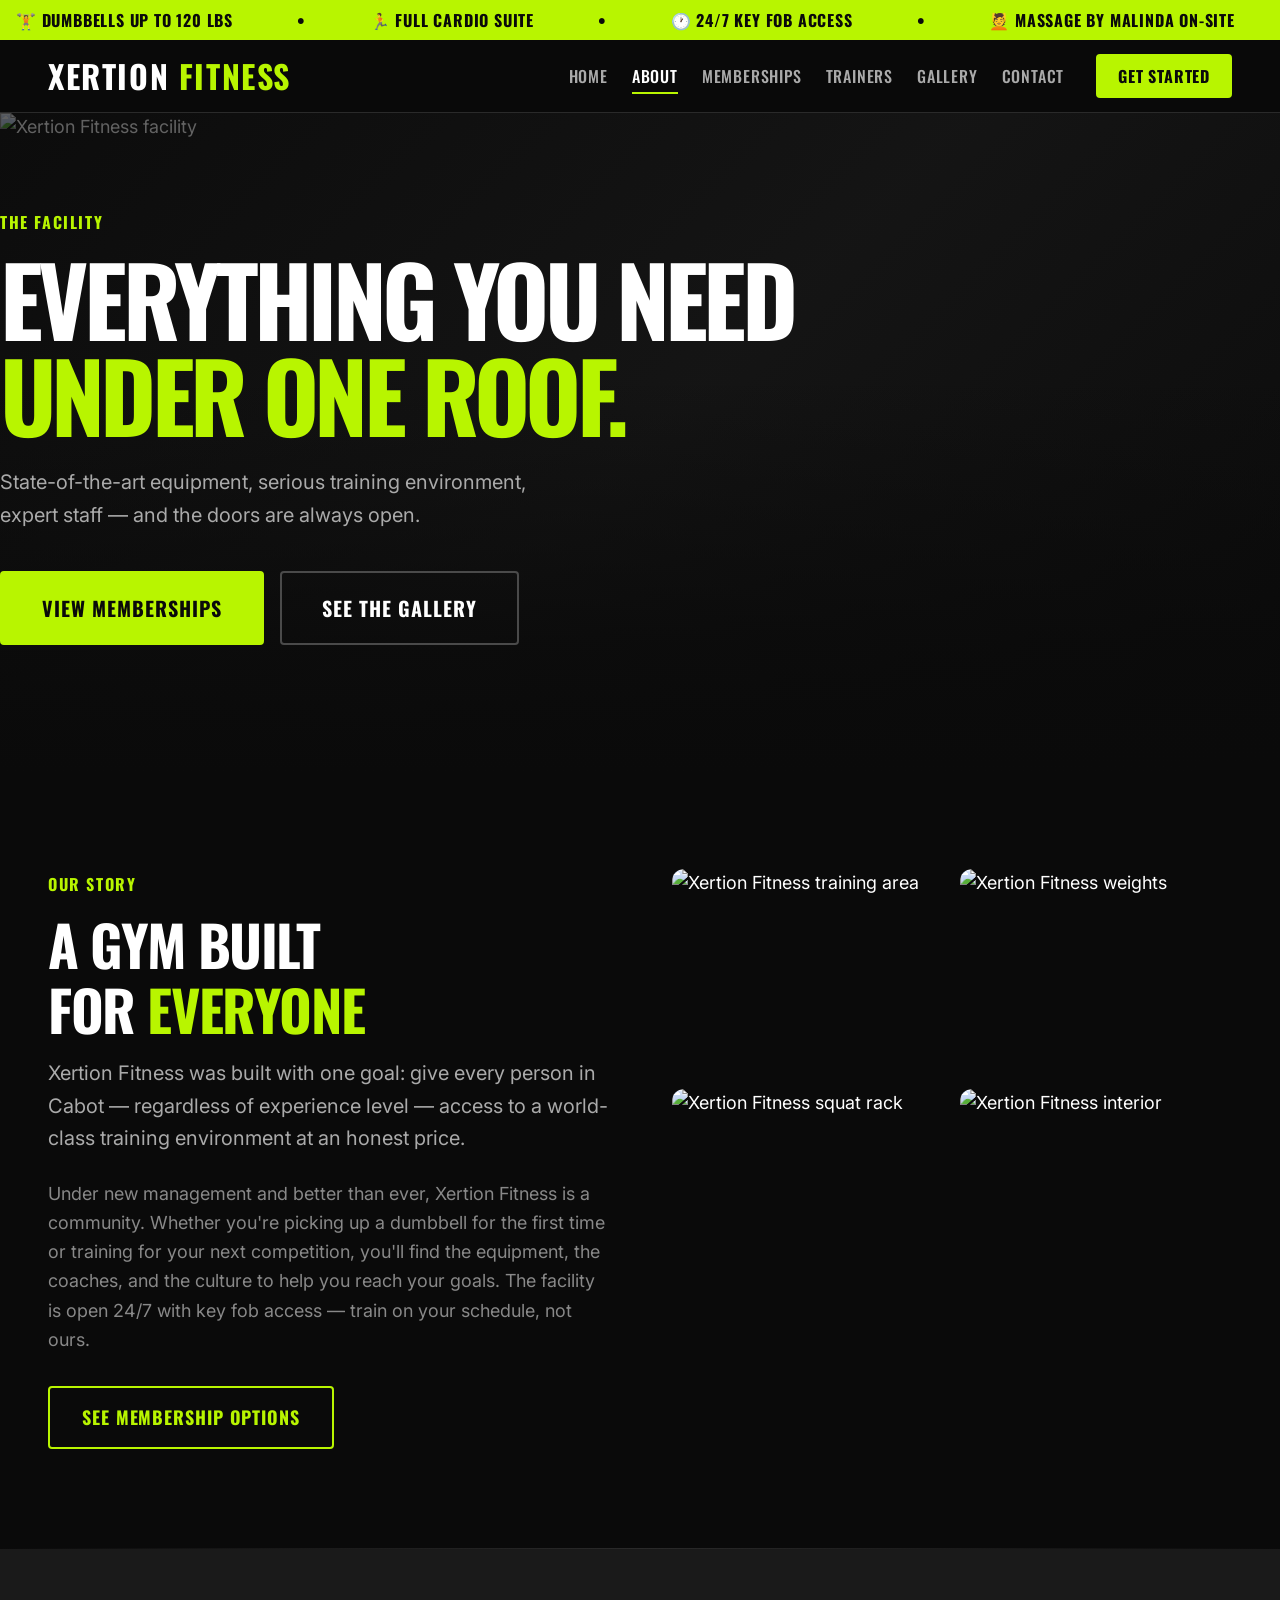
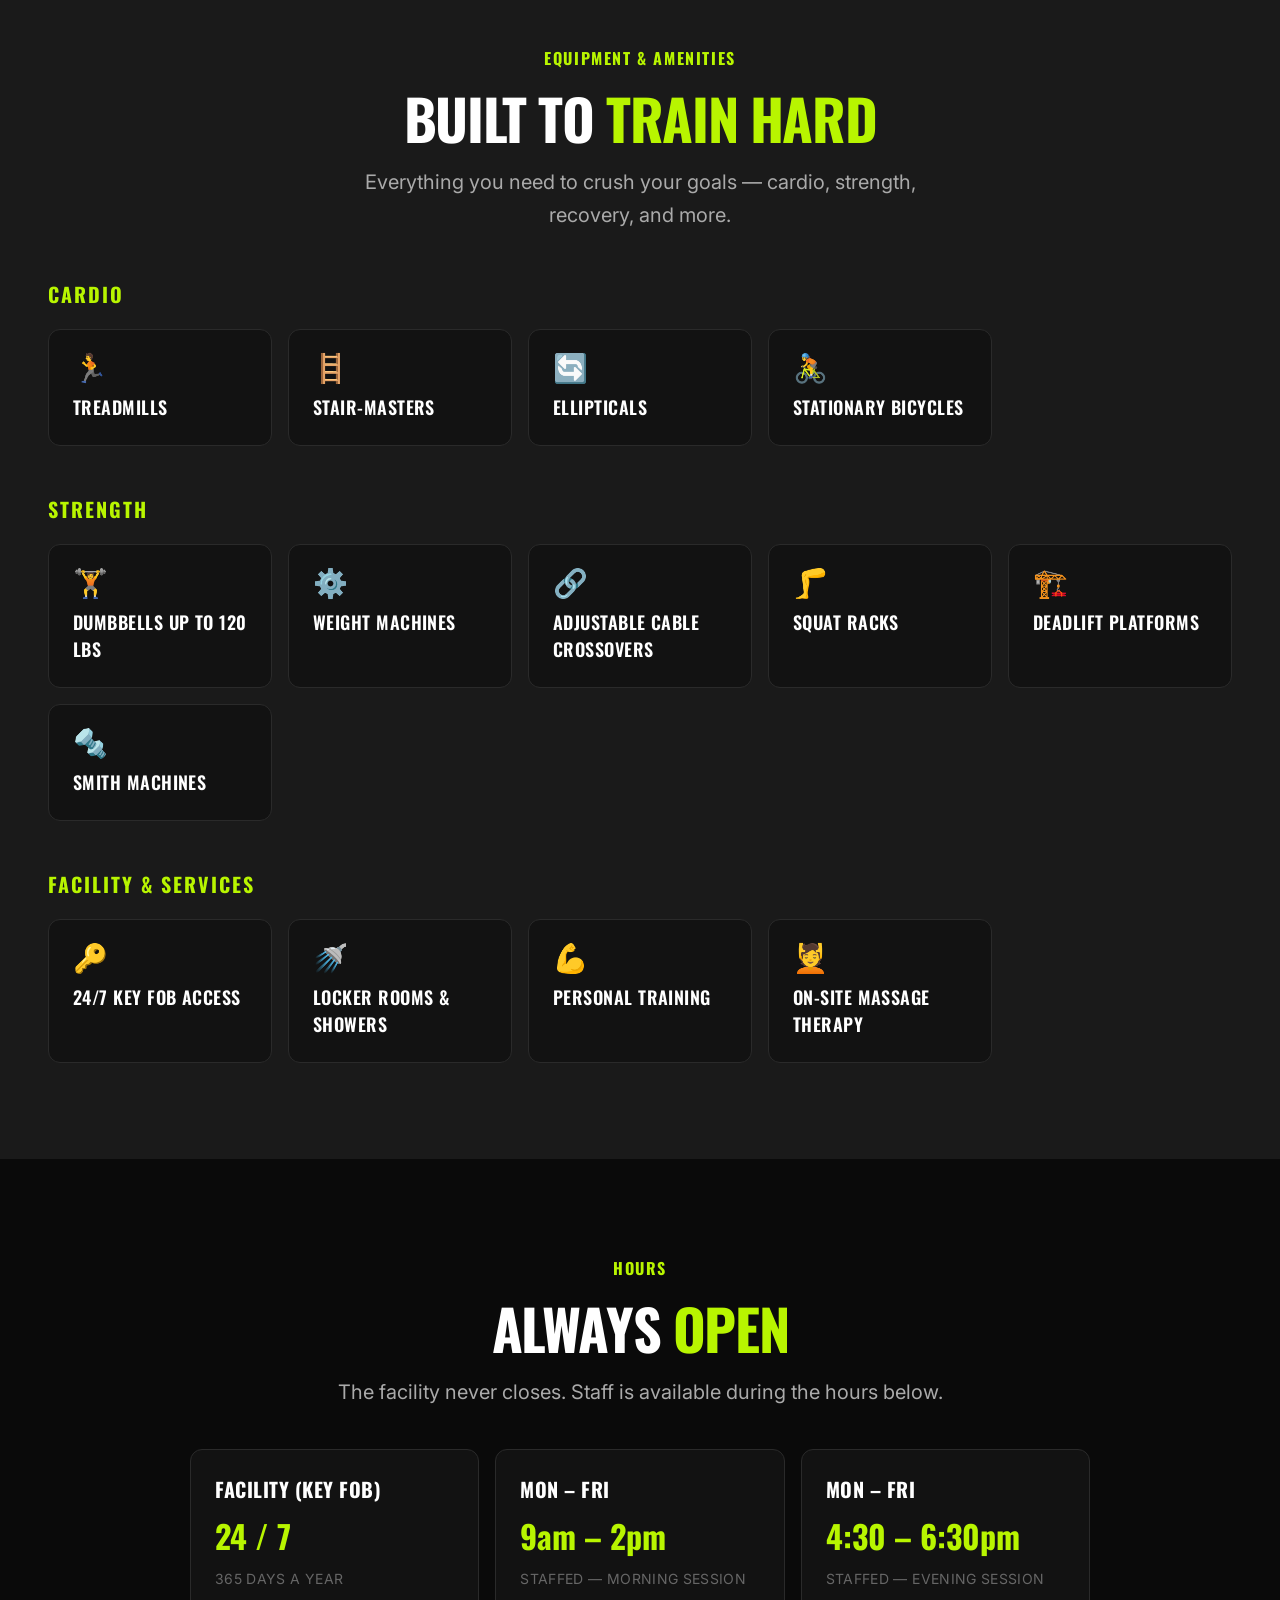
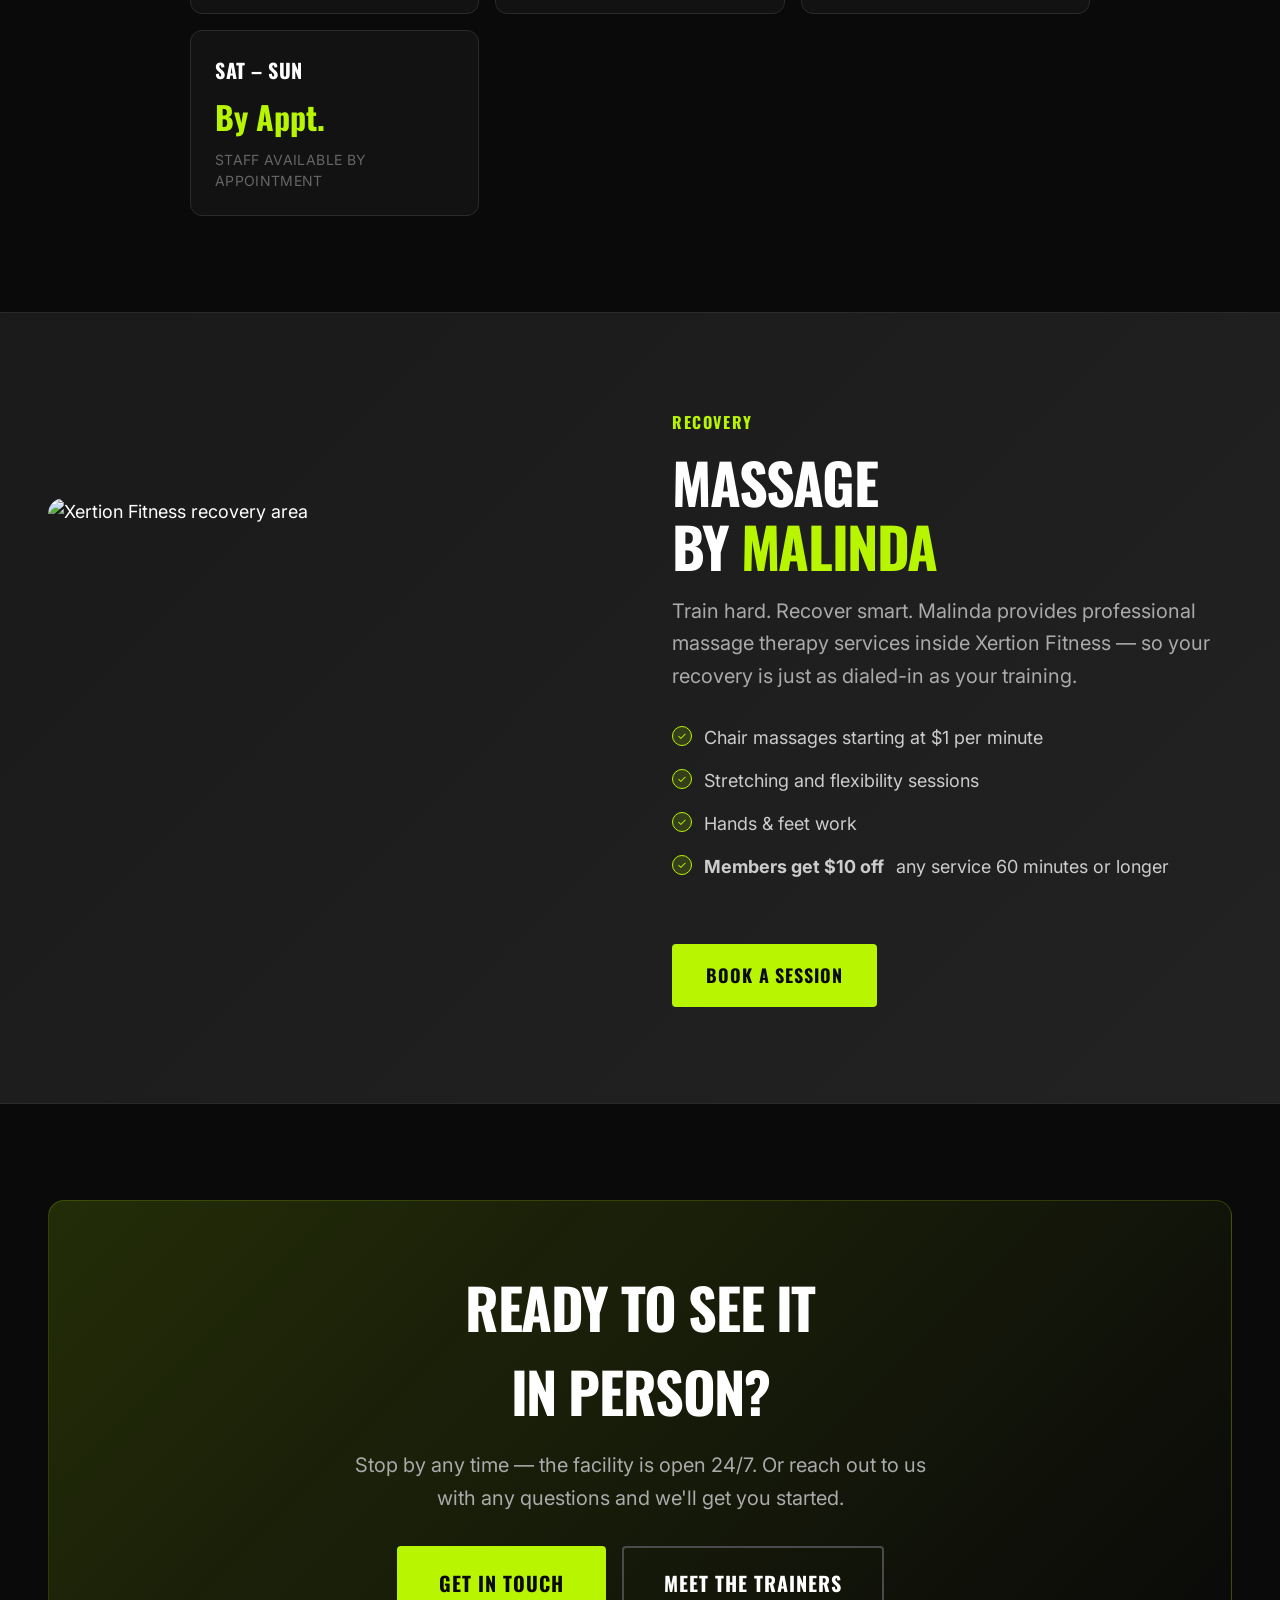
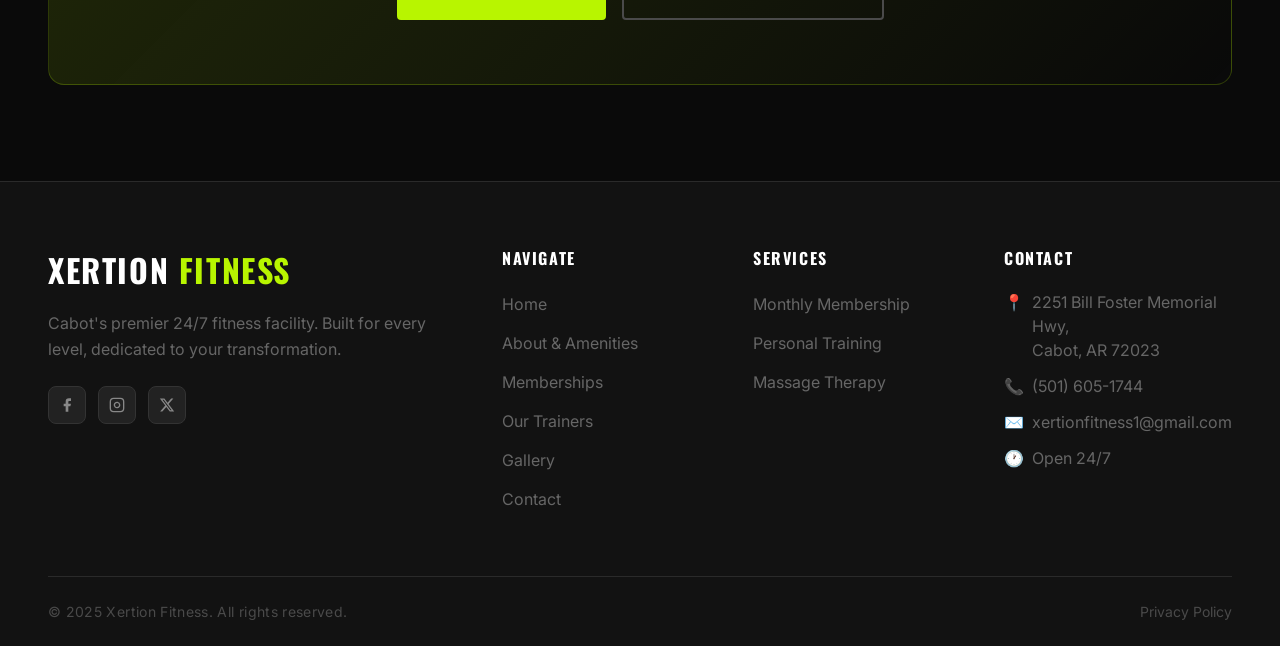
==== commit f7130834: "remove prepaid plan, free week trial, new owner promo; fix Sumer name; update Gann and Jennifer bios" ====
--- a/about.html
+++ b/about.html
@@ -11,8 +11,6 @@
 
   <div class="announcement-bar">
     <div class="announcement-bar__track">
-      <span>🔥 New Owner Special — $10 off/month for your first 4 months</span>
-      <span>•</span>
       <span>🏋️ Dumbbells Up to 120 lbs</span>
       <span>•</span>
       <span>🏃 Full Cardio Suite</span>
@@ -20,8 +18,6 @@
       <span>🕐 24/7 Key Fob Access</span>
       <span>•</span>
       <span>💆 Massage by Malinda On-Site</span>
-      <span>•</span>
-      <span>🔥 New Owner Special — $10 off/month for your first 4 months</span>
       <span>•</span>
       <span>🏋️ Dumbbells Up to 120 lbs</span>
       <span>•</span>
@@ -245,7 +241,7 @@
                 <strong>Members get $10 off</strong> any service 60 minutes or longer
               </div>
             </div>
-            <a href="contact.html" class="btn btn-primary" style="margin-top:var(--space-8);">Book a Session</a>
+            <a href="https://malindagills.glossgenius.com/" target="_blank" rel="noopener" class="btn btn-primary" style="margin-top:var(--space-8);">Book a Session</a>
           </div>
         </div>
       </div>
@@ -297,7 +293,6 @@
           <h4 class="footer__col-title">Services</h4>
           <ul class="footer__links">
             <li><a href="memberships.html" class="footer__link">Monthly Membership</a></li>
-            <li><a href="memberships.html" class="footer__link">12-Month Prepaid</a></li>
             <li><a href="team.html" class="footer__link">Personal Training</a></li>
             <li><a href="contact.html" class="footer__link">Massage Therapy</a></li>
           </ul>
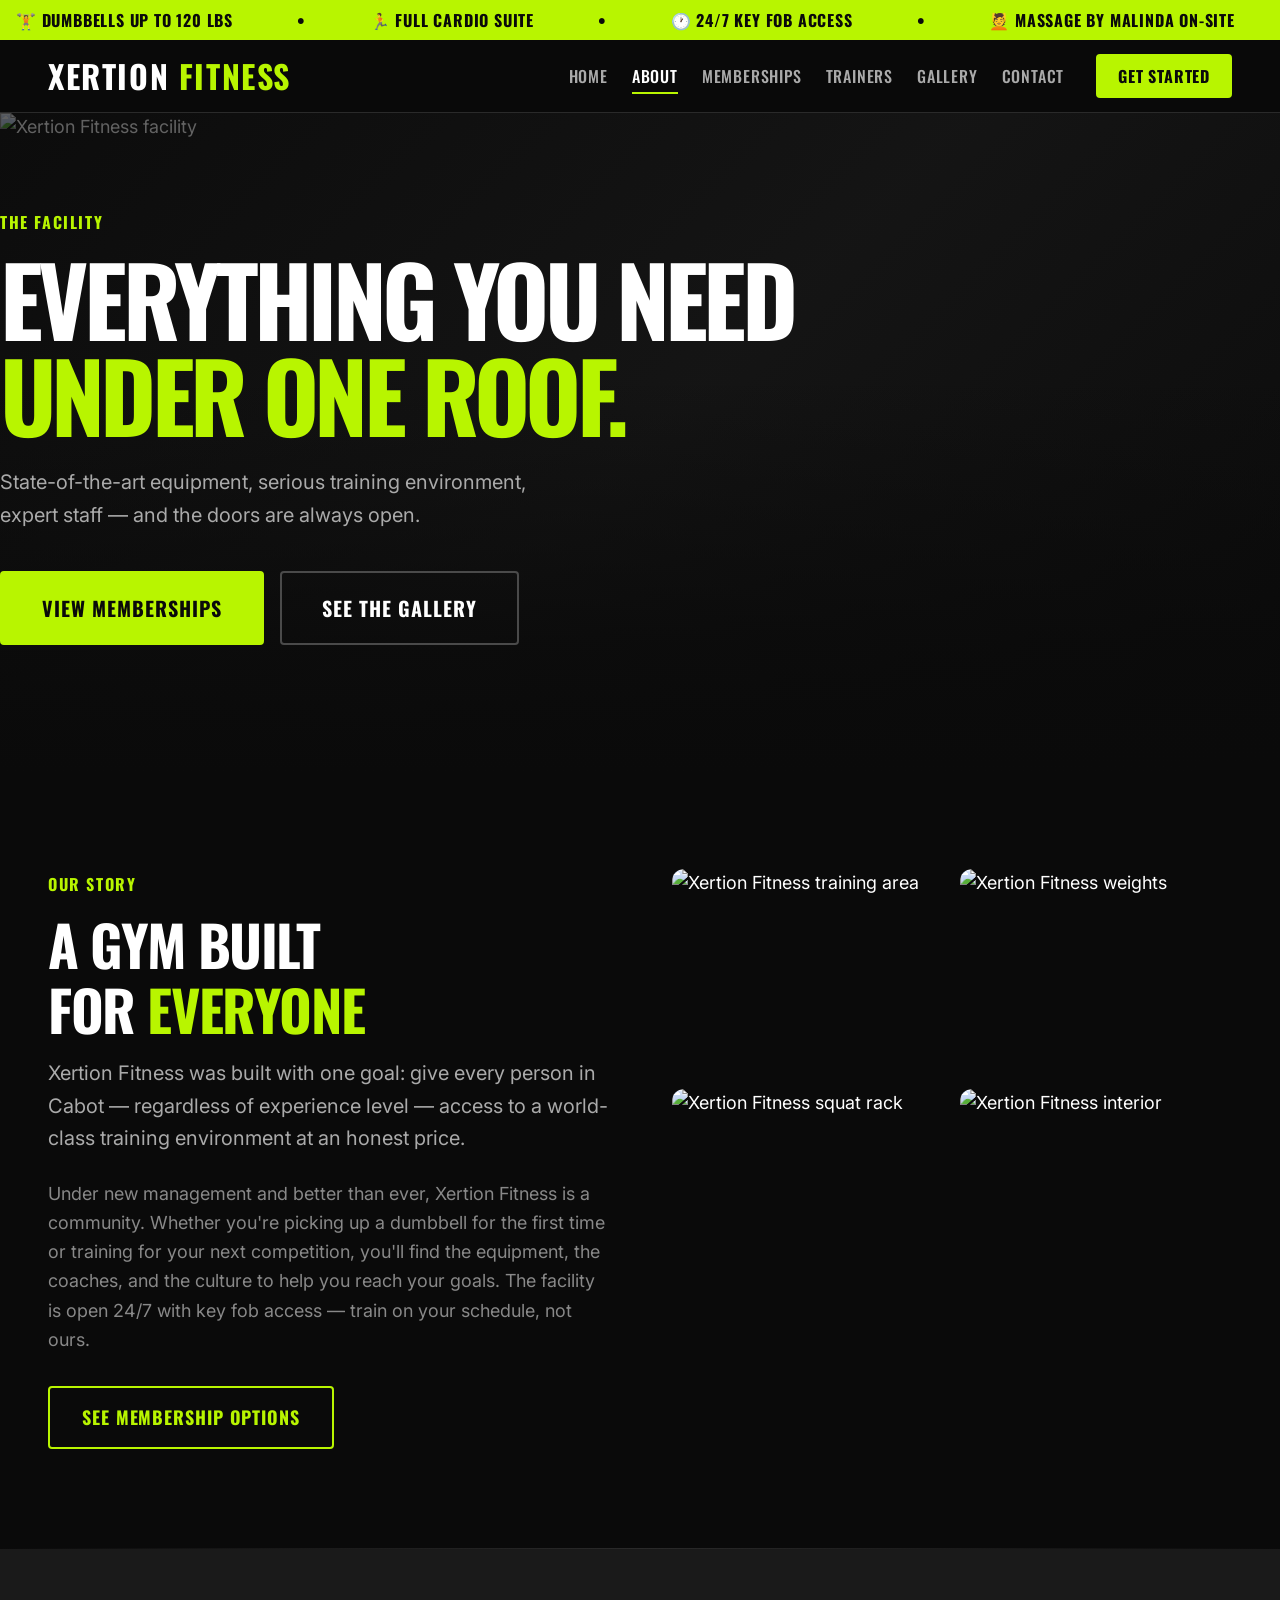
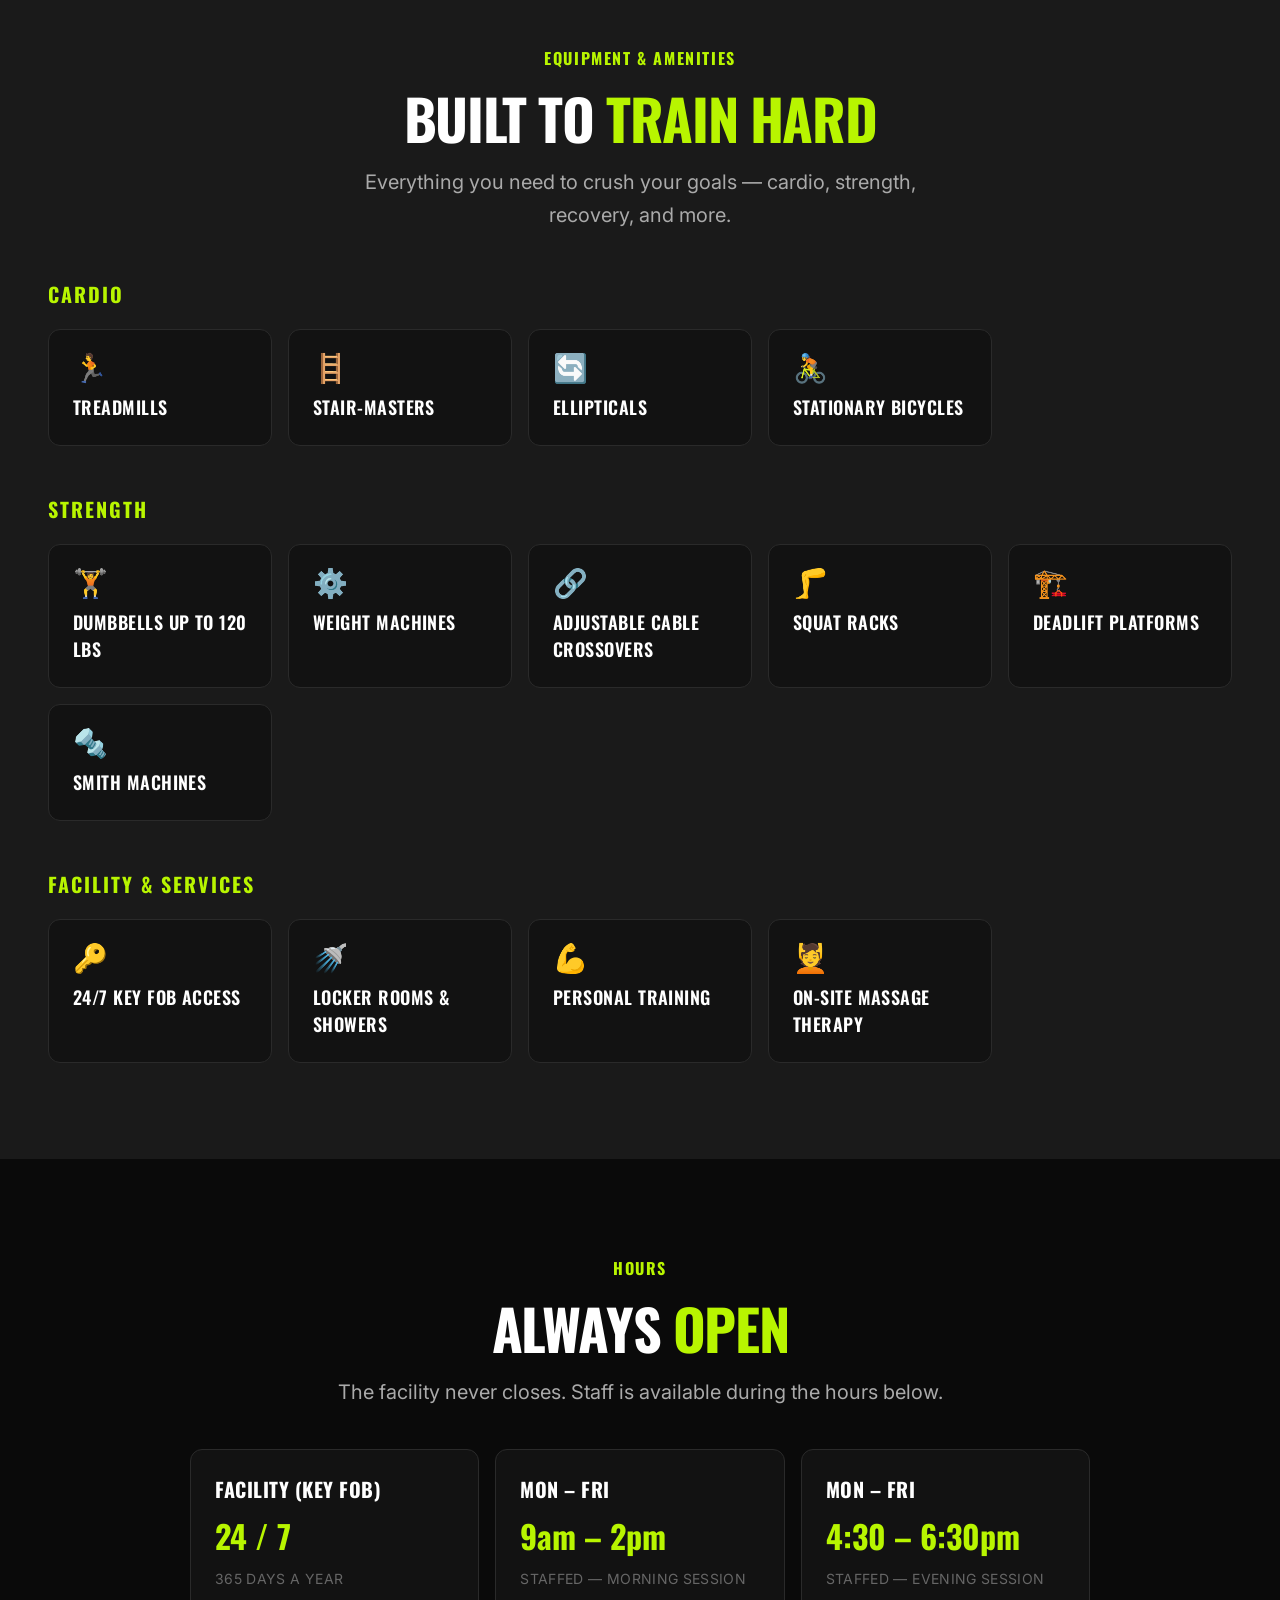
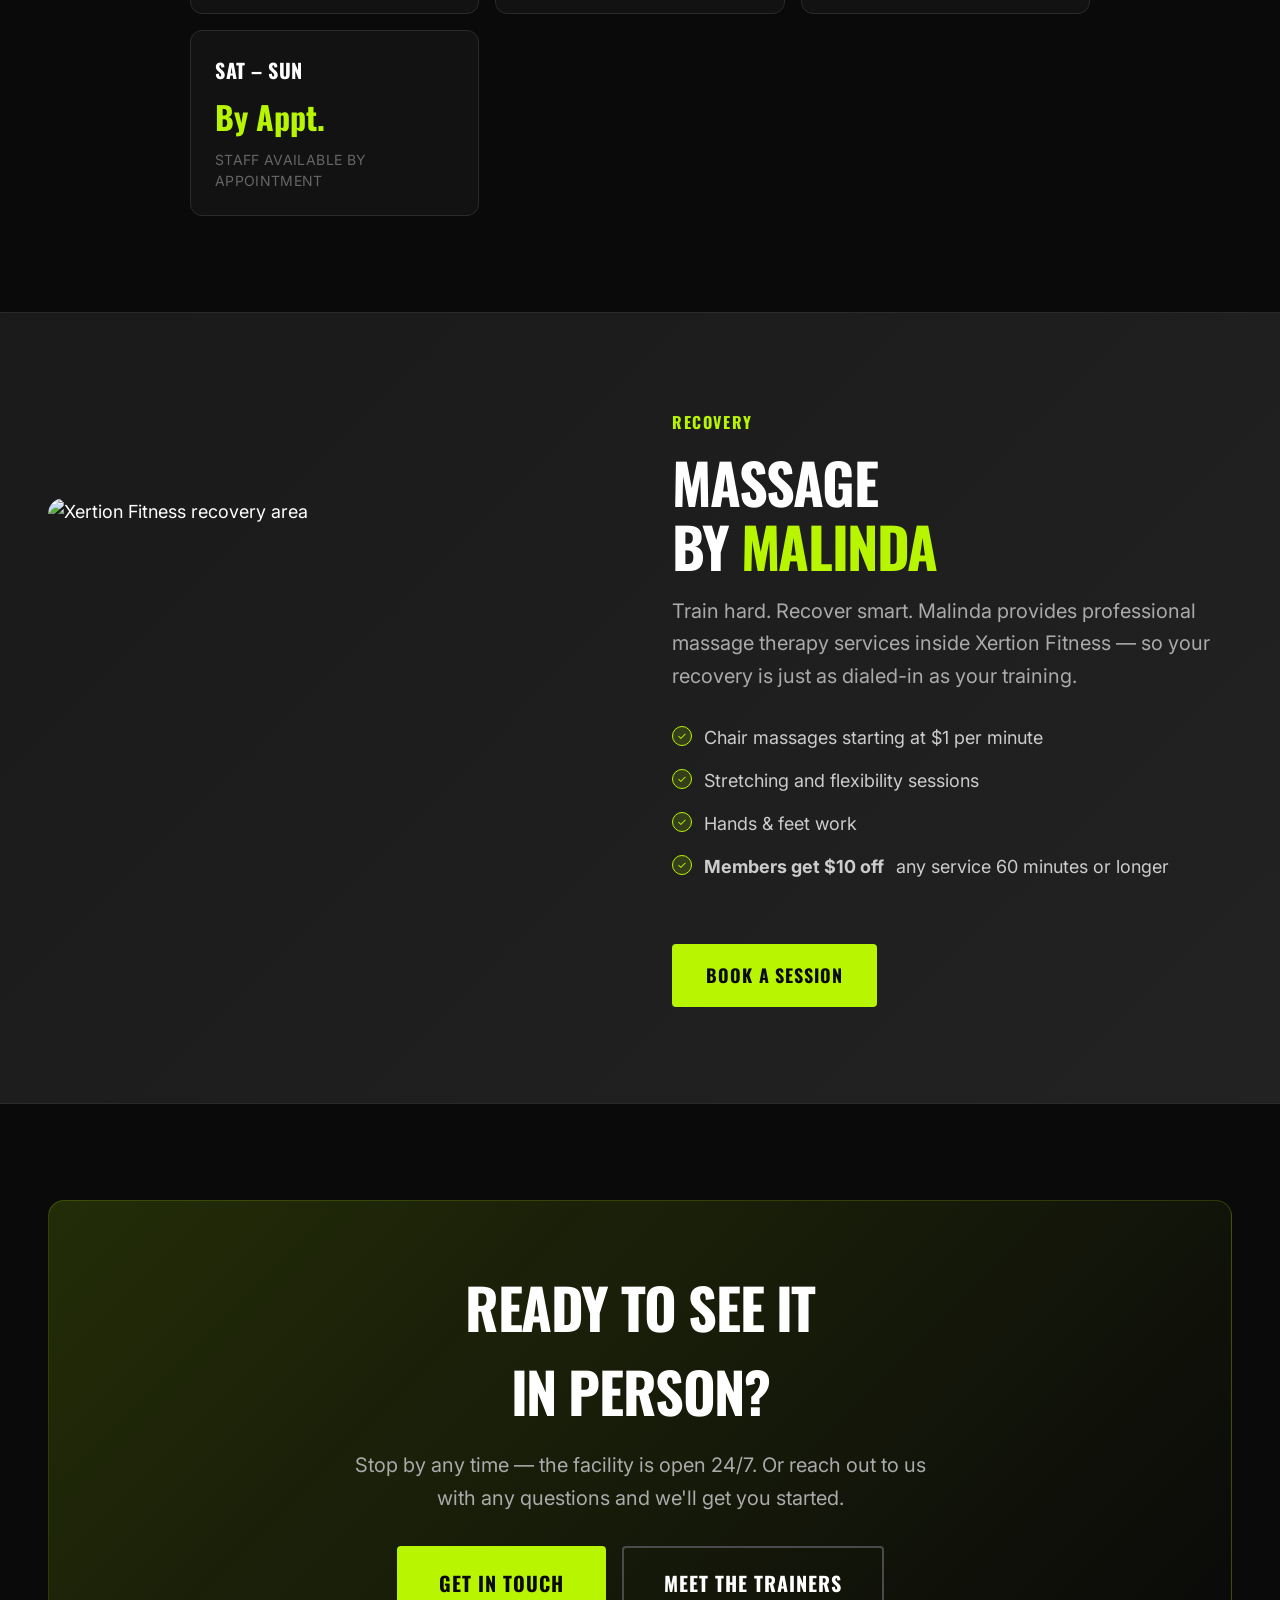
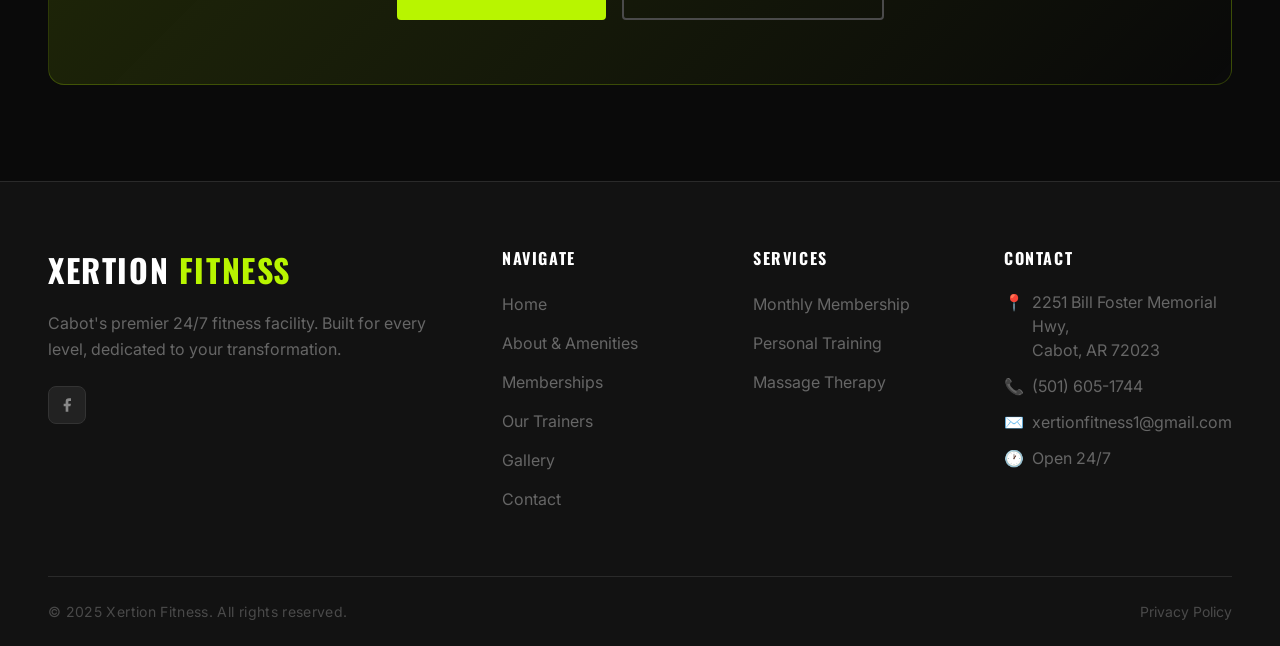
==== commit c19b7c06: "link Facebook, remove Instagram and X icons" ====
--- a/about.html
+++ b/about.html
@@ -273,9 +273,7 @@
           <div class="footer__brand-logo">XERTION <span>FITNESS</span></div>
           <p class="footer__tagline">Cabot's premier 24/7 fitness facility. Built for every level, dedicated to your transformation.</p>
           <div class="footer__social">
-            <a href="#" class="footer__social-link" aria-label="Facebook"><svg width="16" height="16" viewBox="0 0 24 24" fill="currentColor"><path d="M18 2h-3a5 5 0 0 0-5 5v3H7v4h3v8h4v-8h3l1-4h-4V7a1 1 0 0 1 1-1h3z"/></svg></a>
-            <a href="#" class="footer__social-link" aria-label="Instagram"><svg width="16" height="16" viewBox="0 0 24 24" fill="none" stroke="currentColor" stroke-width="2"><rect x="2" y="2" width="20" height="20" rx="5" ry="5"/><path d="M16 11.37A4 4 0 1 1 12.63 8 4 4 0 0 1 16 11.37z"/><line x1="17.5" y1="6.5" x2="17.51" y2="6.5"/></svg></a>
-            <a href="#" class="footer__social-link" aria-label="Twitter / X"><svg width="16" height="16" viewBox="0 0 24 24" fill="currentColor"><path d="M18.244 2.25h3.308l-7.227 8.26 8.502 11.24H16.17l-5.214-6.817L4.99 21.75H1.68l7.73-8.835L1.254 2.25H8.08l4.713 6.231zm-1.161 17.52h1.833L7.084 4.126H5.117z"/></svg></a>
+            <a href="https://www.facebook.com/XERTIONFITNESS" target="_blank" rel="noopener" class="footer__social-link" aria-label="Facebook"><svg width="16" height="16" viewBox="0 0 24 24" fill="currentColor"><path d="M18 2h-3a5 5 0 0 0-5 5v3H7v4h3v8h4v-8h3l1-4h-4V7a1 1 0 0 1 1-1h3z"/></svg></a>
           </div>
         </div>
         <div>
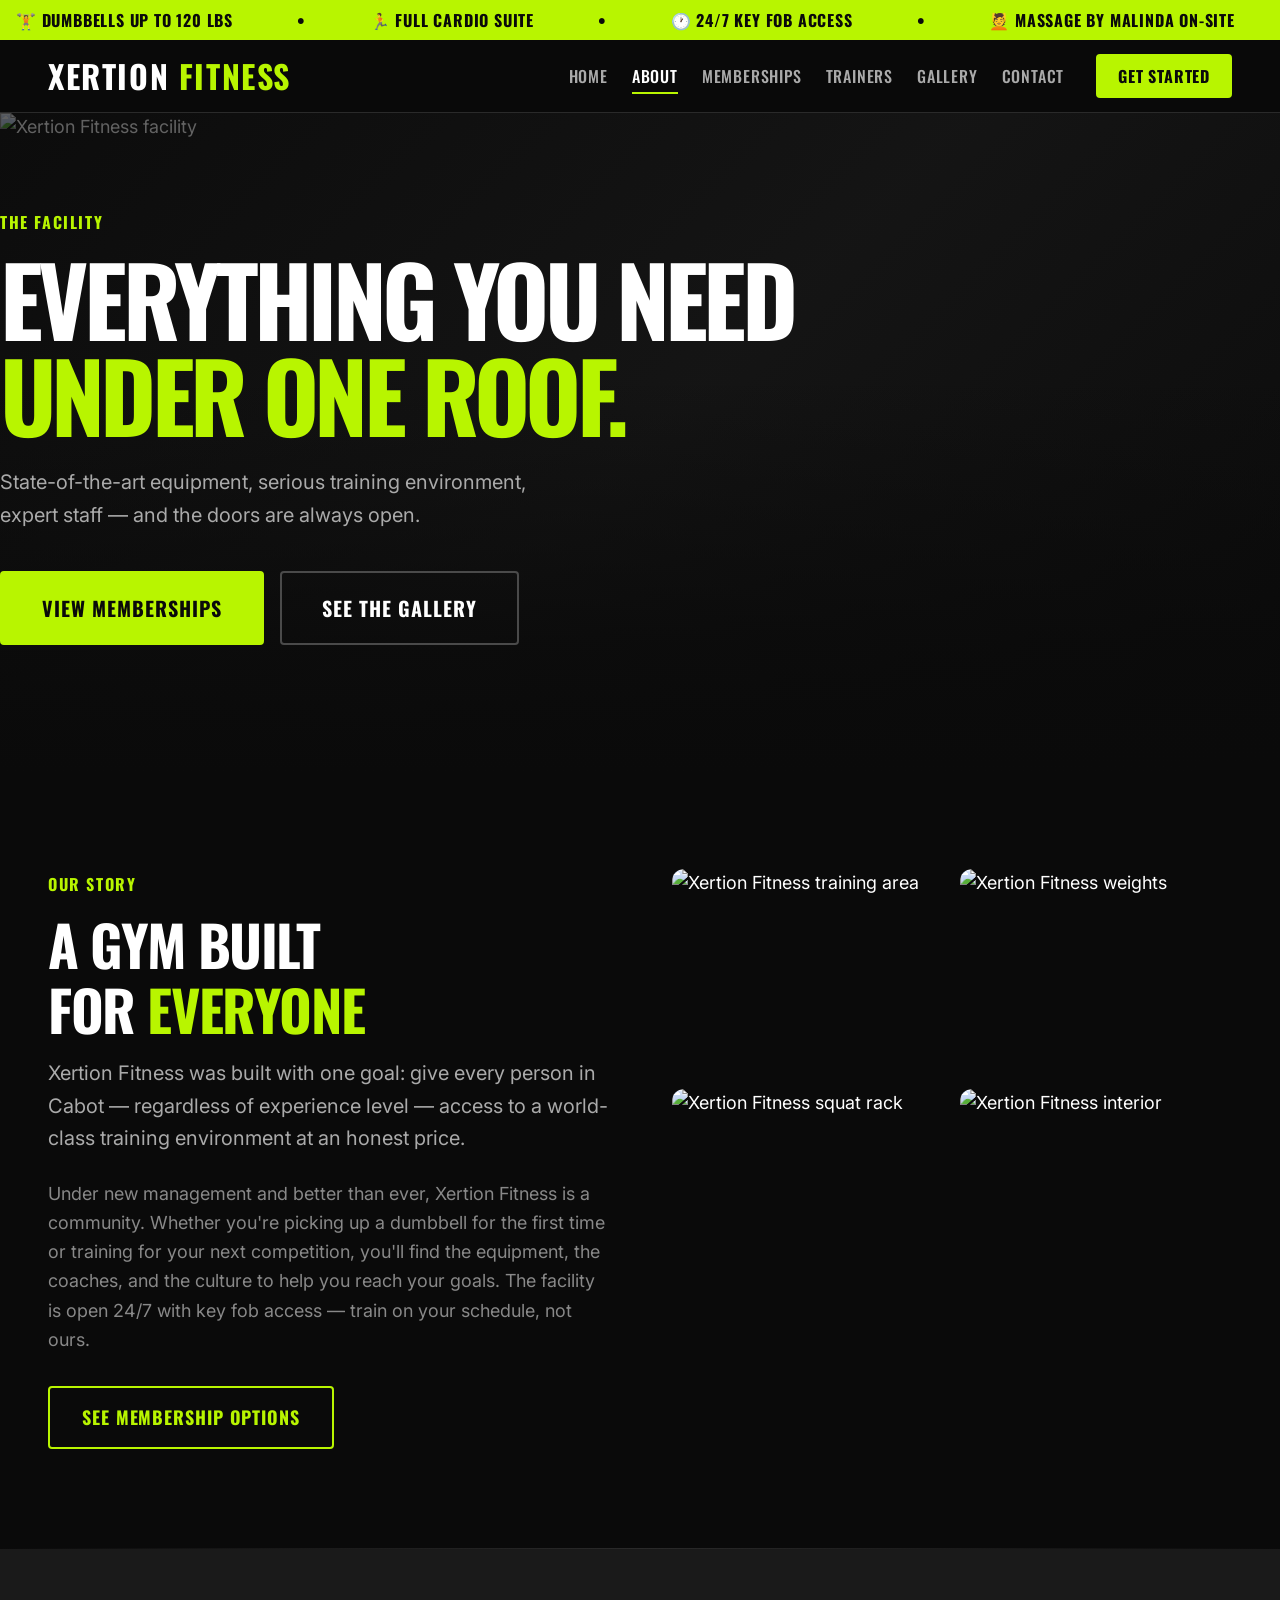
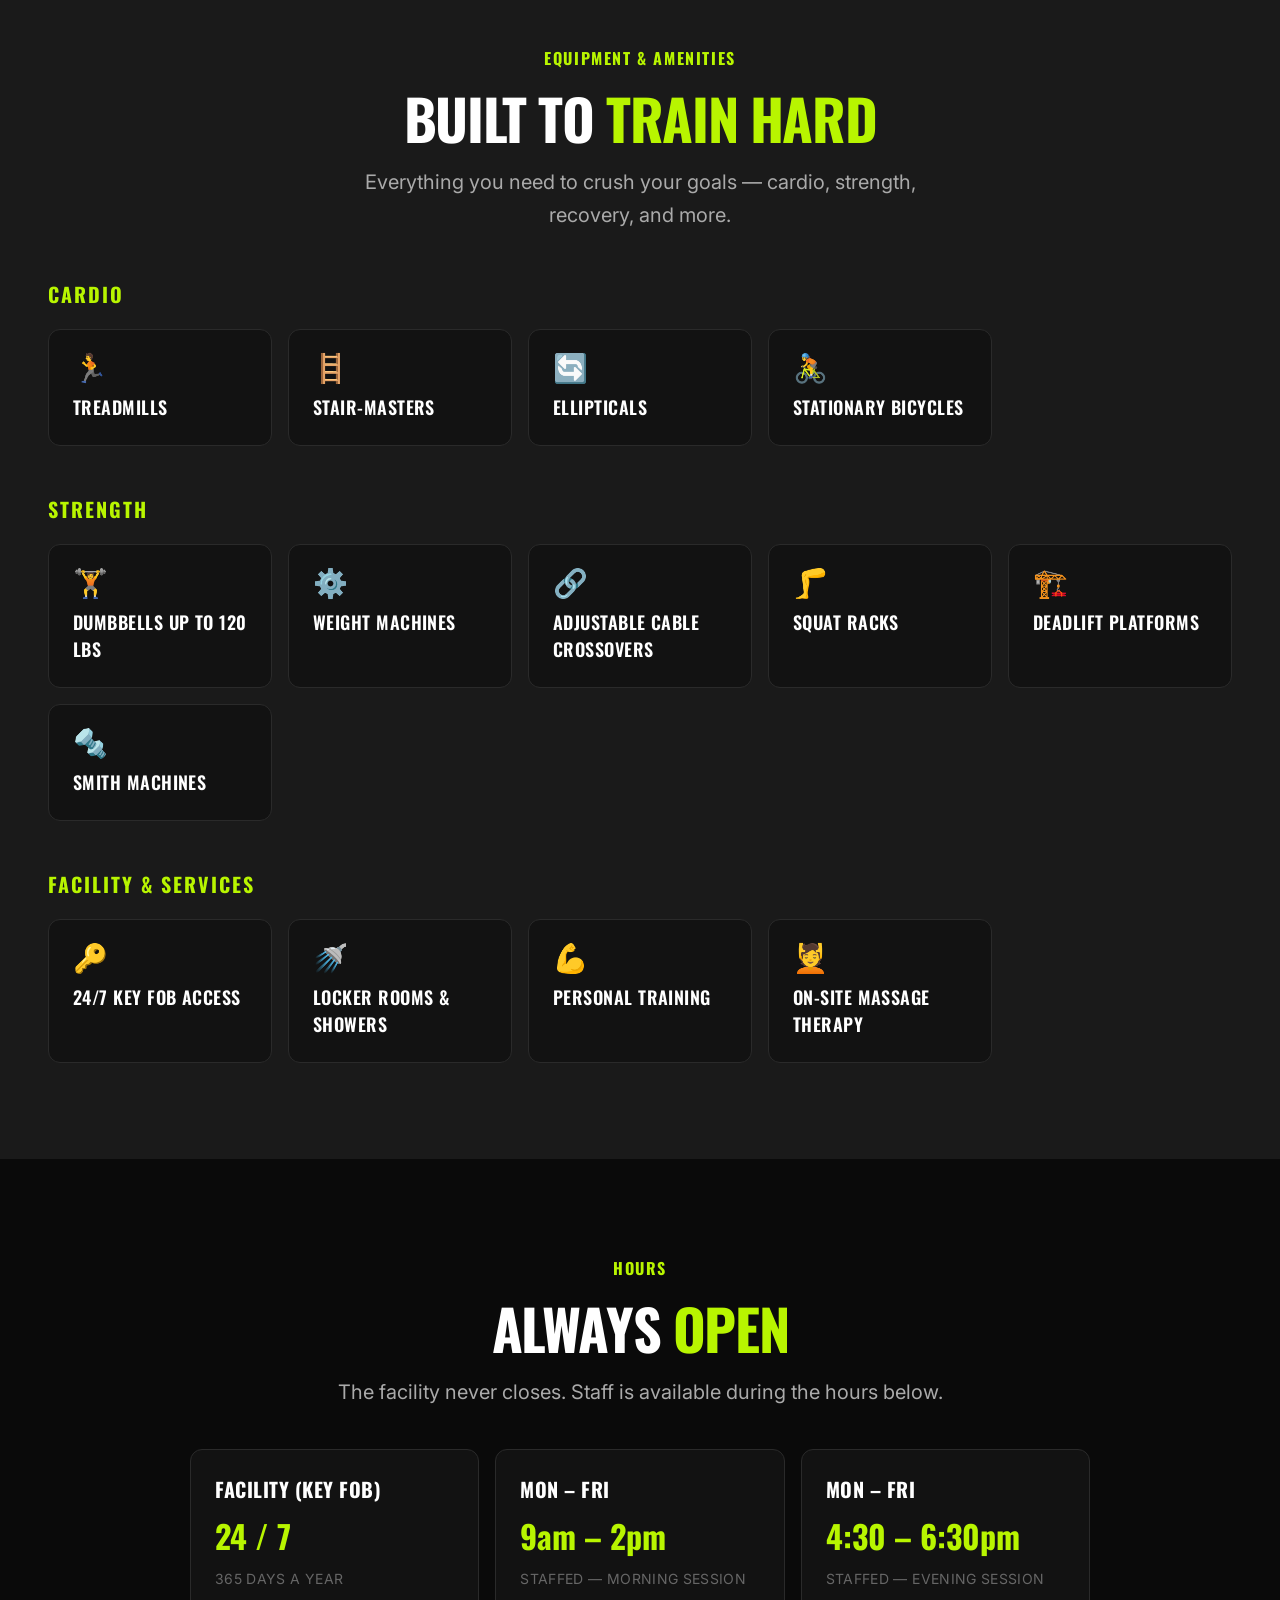
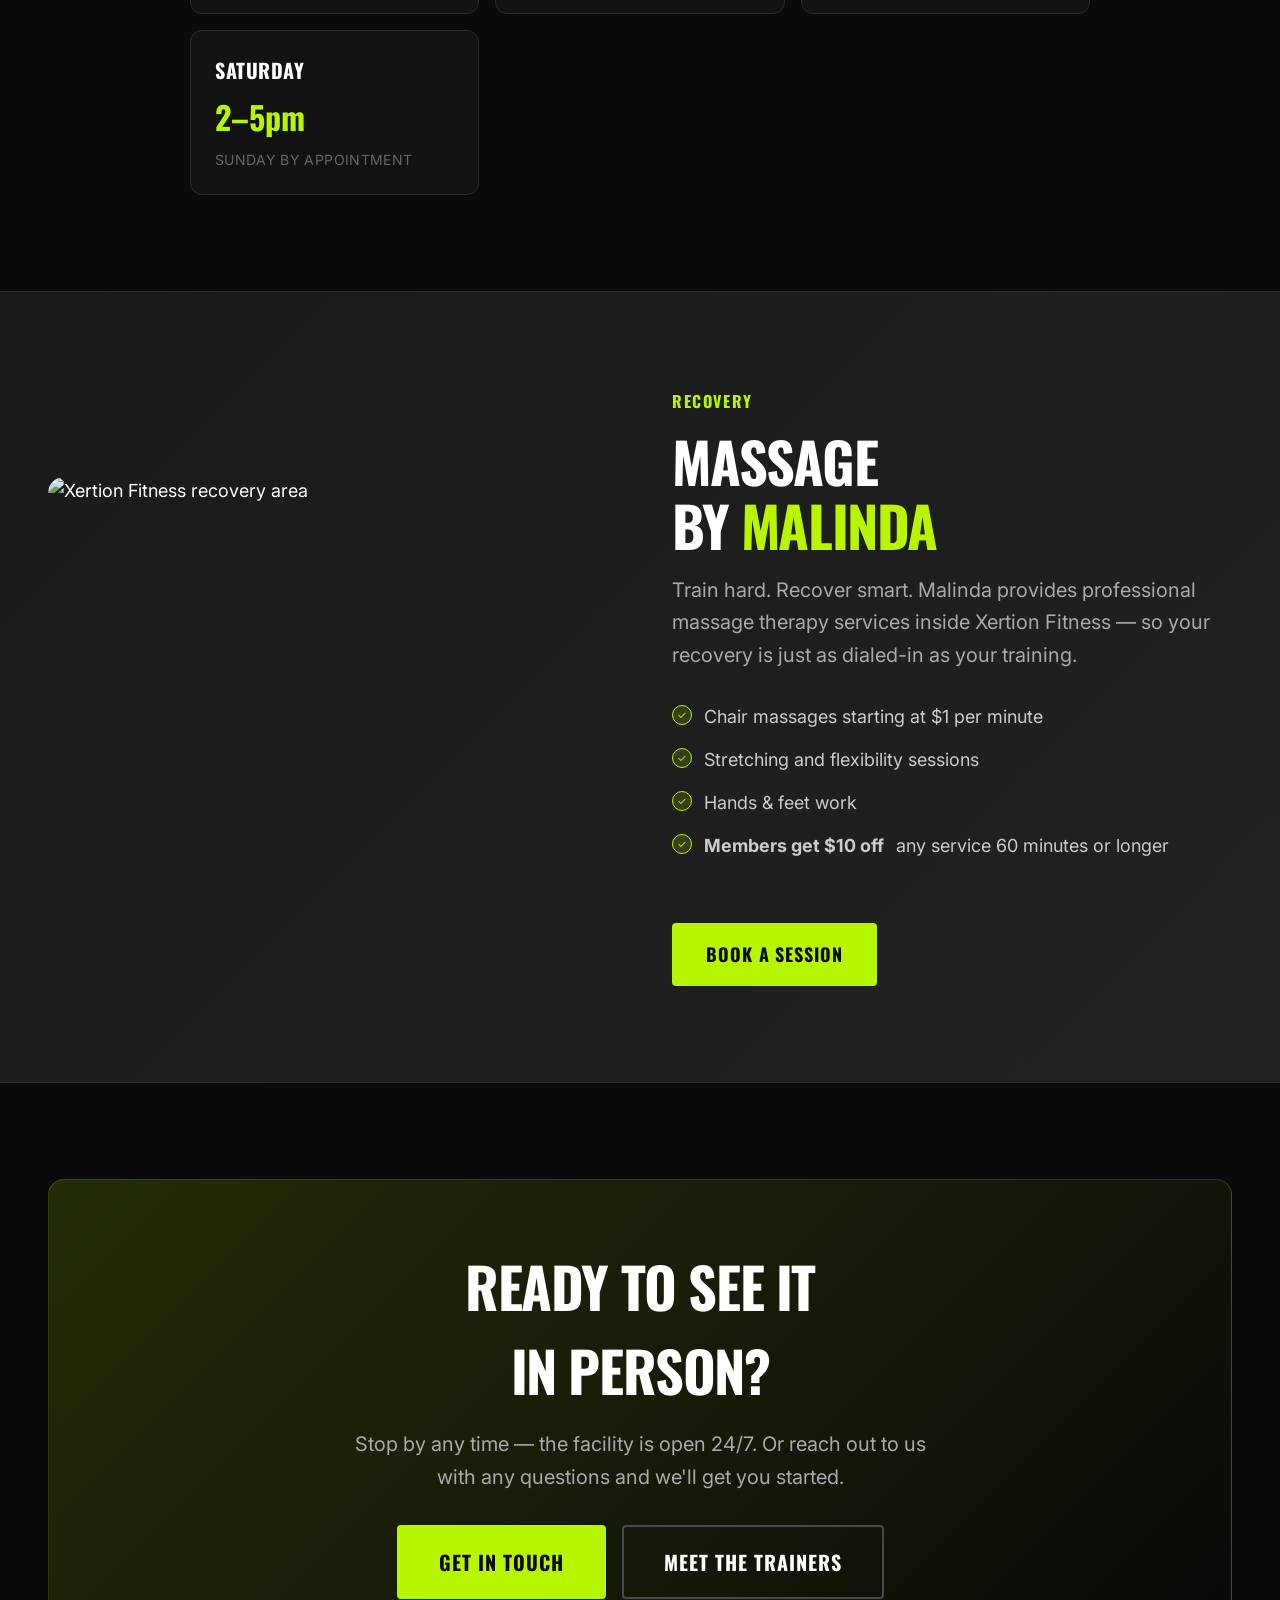
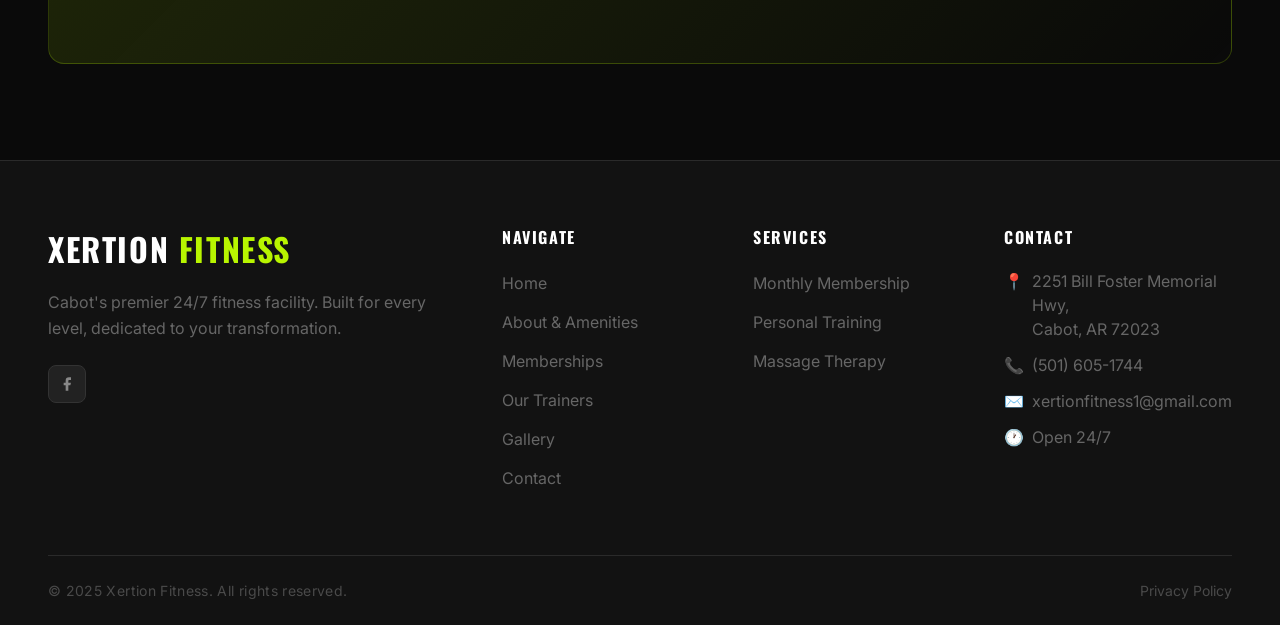
==== commit b820e52d: "update Saturday staffed hours to 2pm-5pm" ====
--- a/about.html
+++ b/about.html
@@ -198,9 +198,9 @@
             <div class="hours-card__note">Staffed — evening session</div>
           </div>
           <div class="hours-card reveal delay-4">
-            <div class="hours-card__days">Sat – Sun</div>
-            <div class="hours-card__time">By Appt.</div>
-            <div class="hours-card__note">Staff available by appointment</div>
+            <div class="hours-card__days">Saturday</div>
+            <div class="hours-card__time">2–5pm</div>
+            <div class="hours-card__note">Sunday by appointment</div>
           </div>
         </div>
       </div>
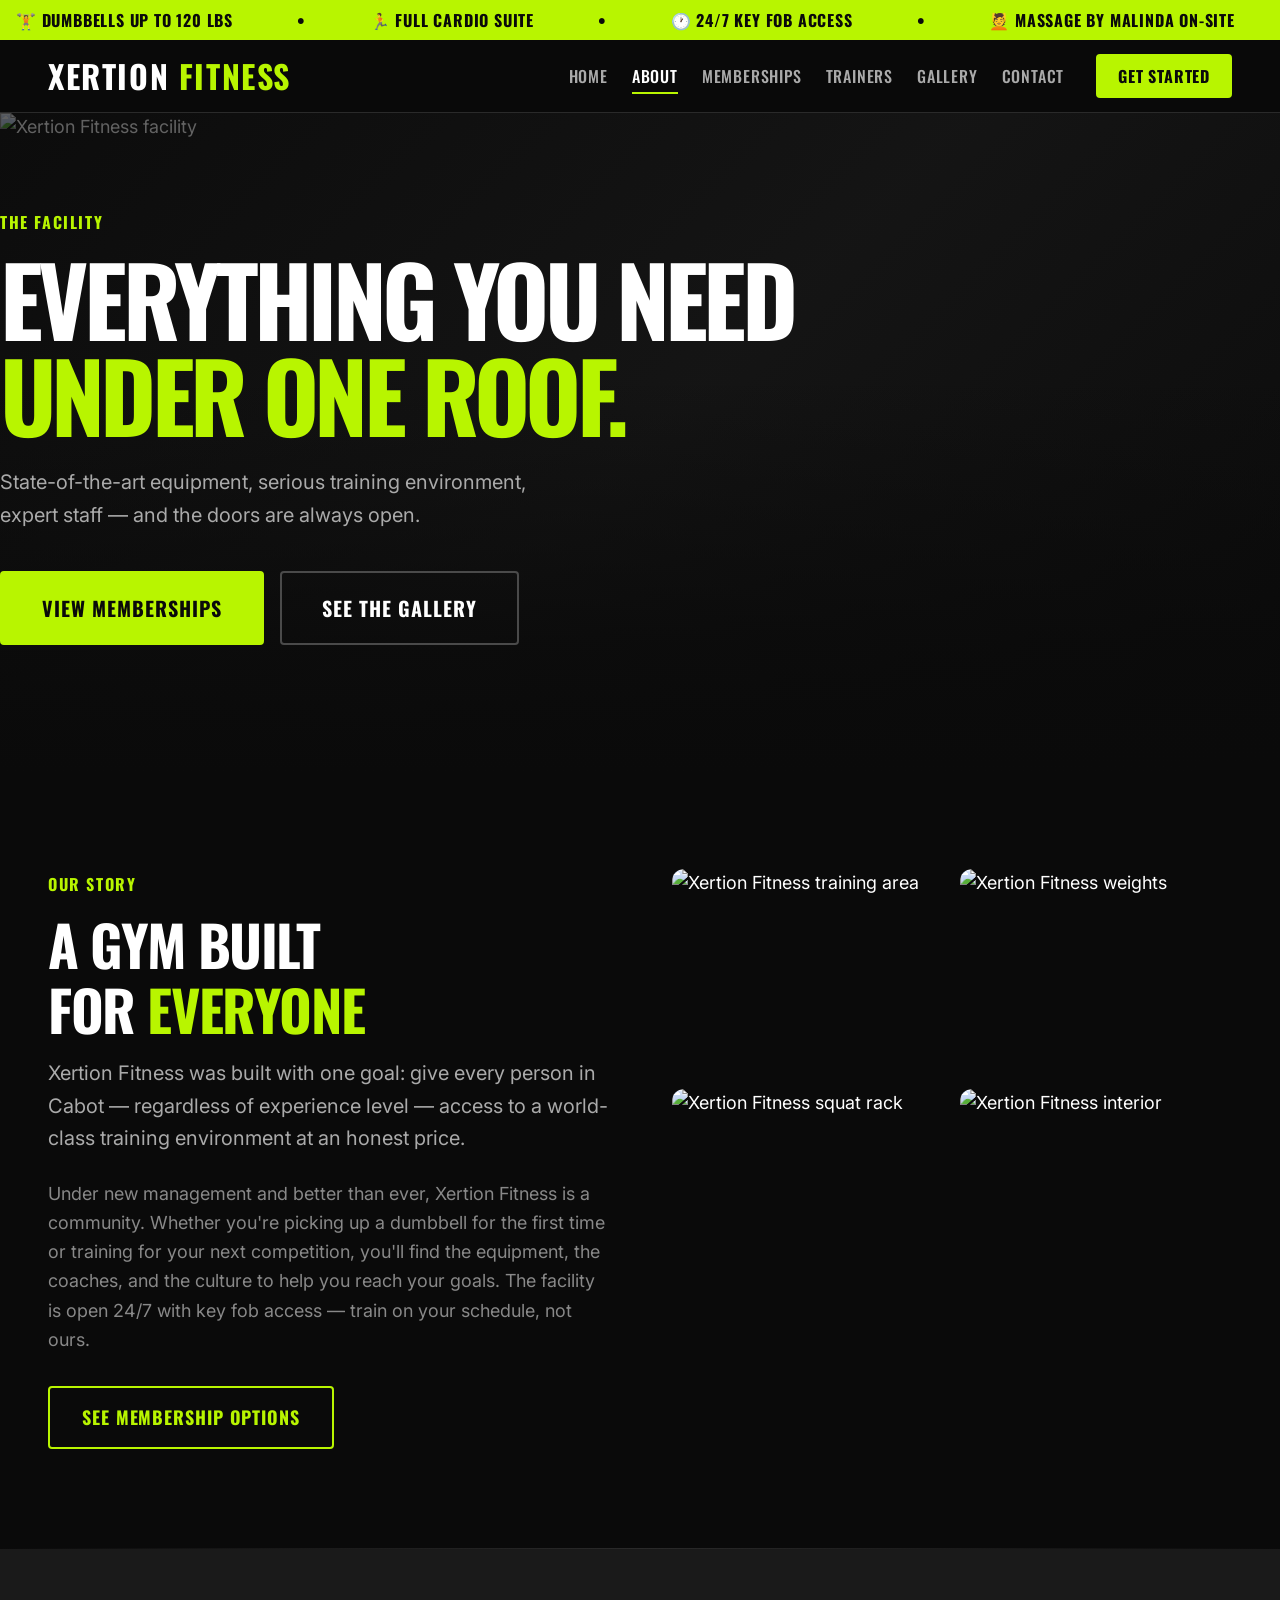
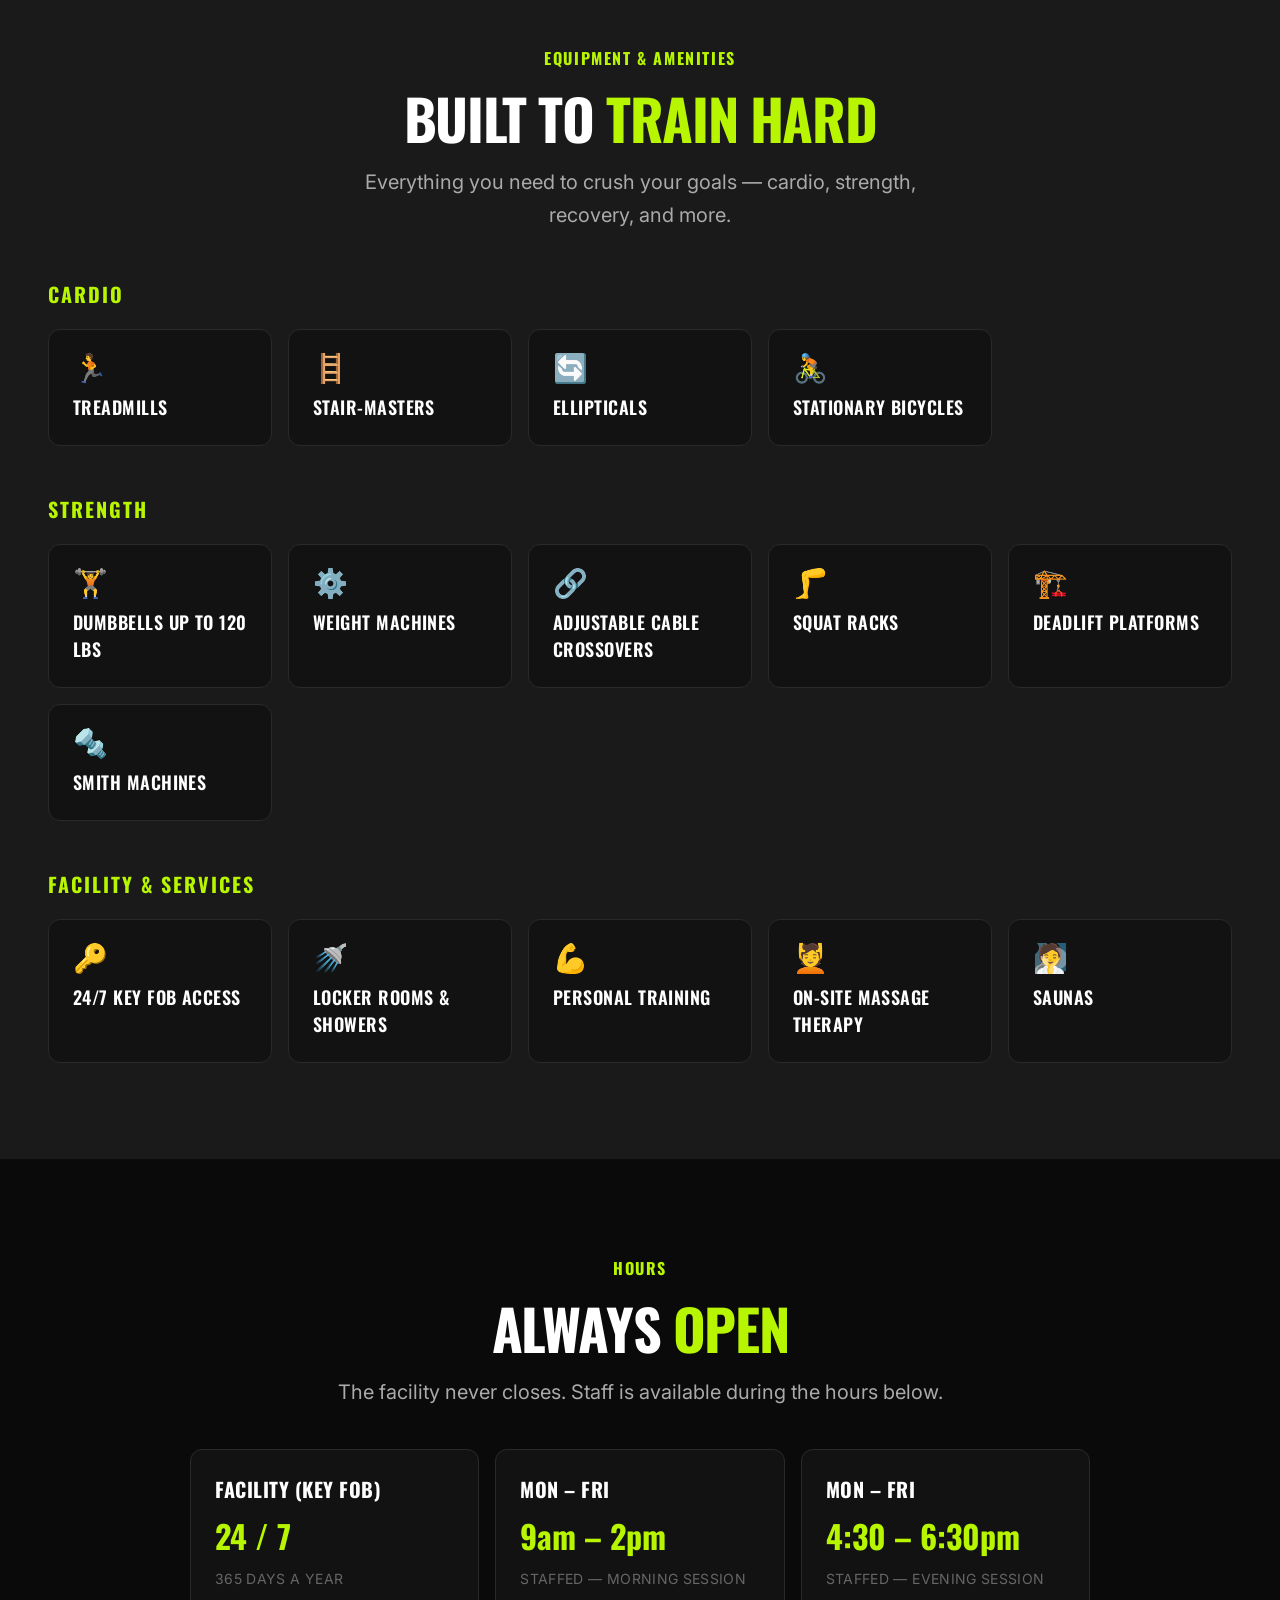
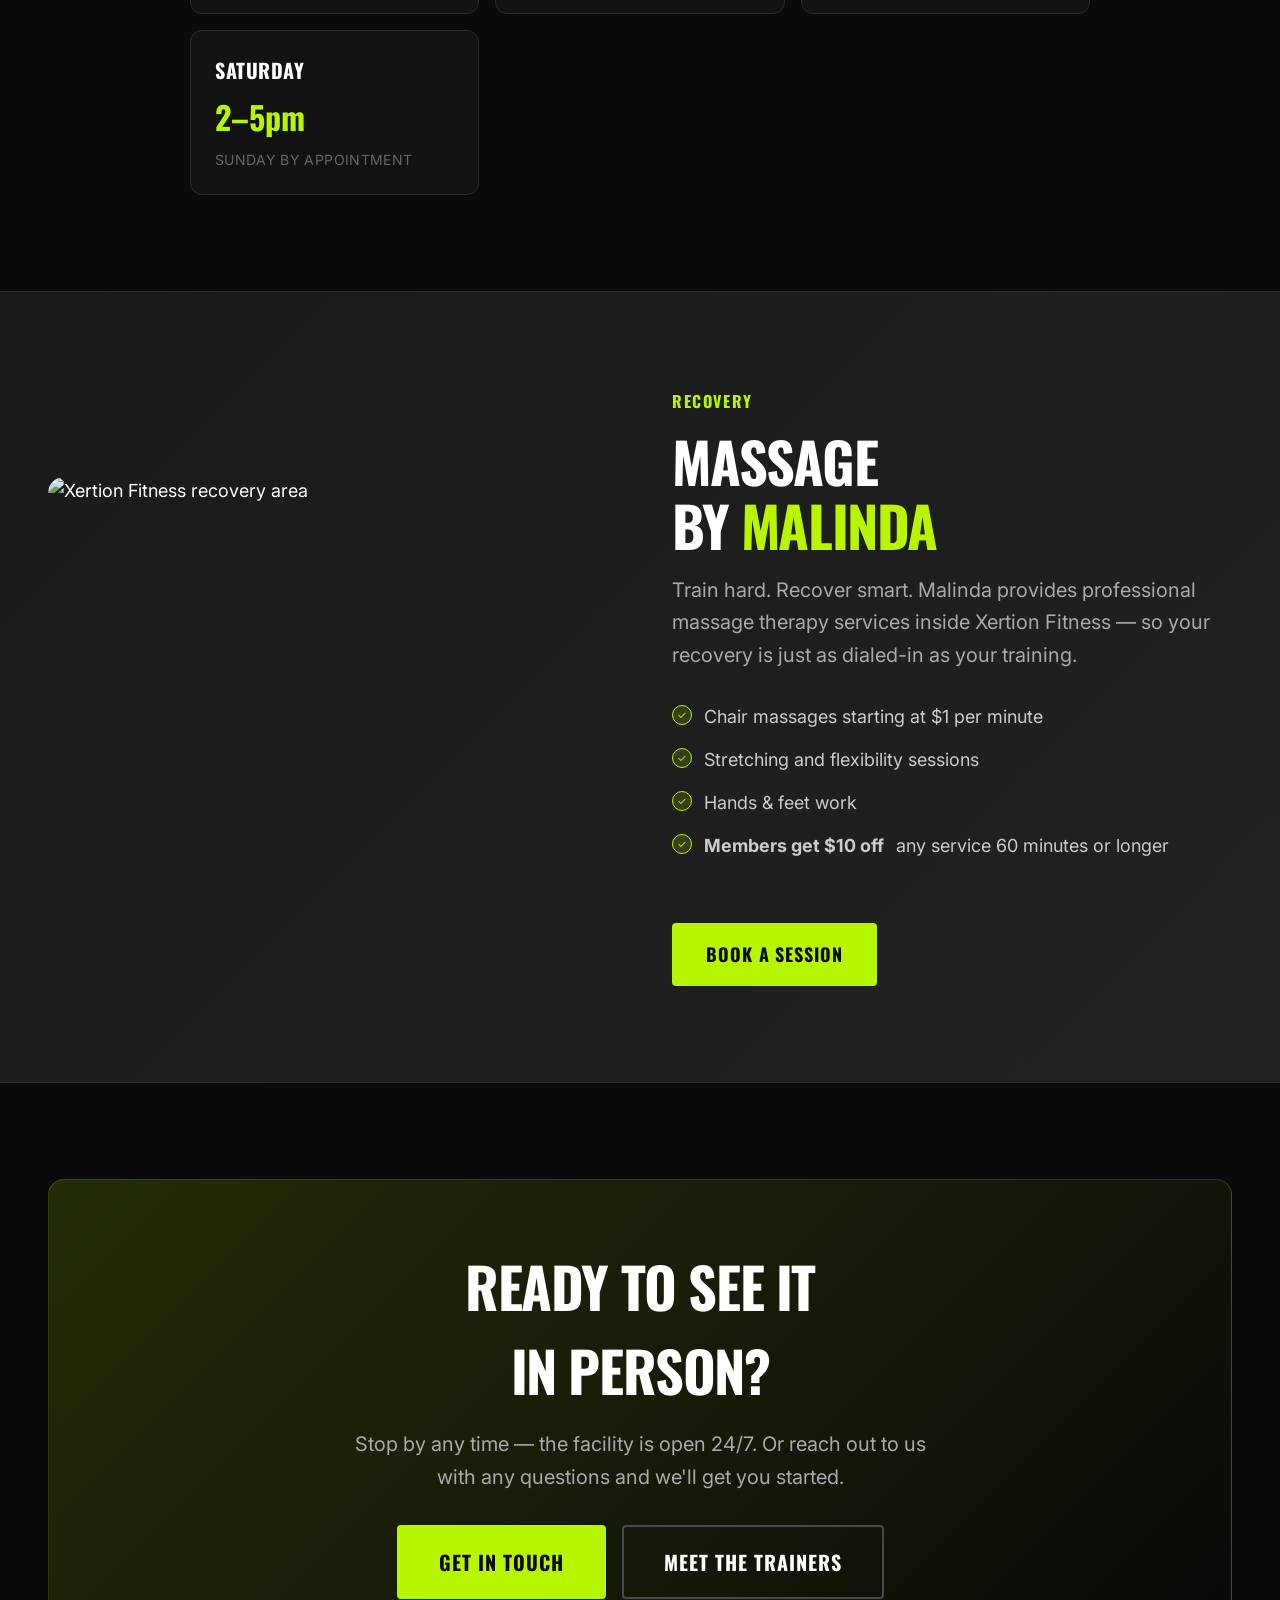
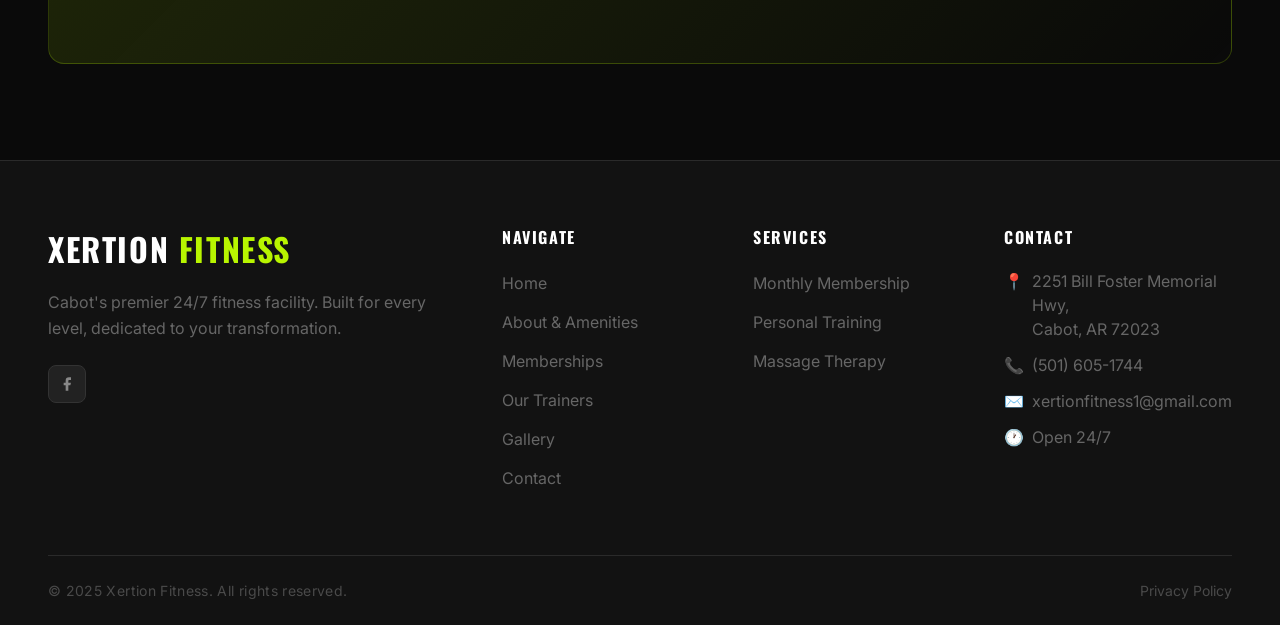
==== commit 44987101: "Add Saunas tile to Facility & Services on About page Co-Authored-By: Claude Sonnet 4.6 <noreply@anth" ====
--- a/about.html
+++ b/about.html
@@ -167,6 +167,7 @@
           <div class="amenity-card reveal delay-2"><span class="amenity-card__icon">🚿</span><span class="amenity-card__name">Locker Rooms & Showers</span></div>
           <div class="amenity-card reveal delay-3"><span class="amenity-card__icon">💪</span><span class="amenity-card__name">Personal Training</span></div>
           <div class="amenity-card reveal delay-4"><span class="amenity-card__icon">💆</span><span class="amenity-card__name">On-Site Massage Therapy</span></div>
+          <div class="amenity-card reveal delay-5"><span class="amenity-card__icon">🧖</span><span class="amenity-card__name">Saunas</span></div>
         </div>
       </div>
     </section>
--- a/style.css
+++ b/style.css
@@ -250,7 +250,7 @@
 }
 
 .announcement-bar__track {
-  display: flex;
+  display: inline-flex;
   gap: var(--space-16);
   animation: marquee 30s linear infinite;
   white-space: nowrap;
@@ -258,9 +258,16 @@
 
 .announcement-bar__track span { flex-shrink: 0; }
 
+@media (max-width: 768px) {
+  .announcement-bar__track {
+    animation-duration: 18s;
+    gap: var(--space-8);
+  }
+}
+
 @keyframes marquee {
   from { transform: translateX(0); }
-  to   { transform: translateX(-50%); }
+  to   { transform: translateX(var(--marquee-offset, -50%)); }
 }
 
 /* ─── Header / Nav ───────────────────────────────────────── */
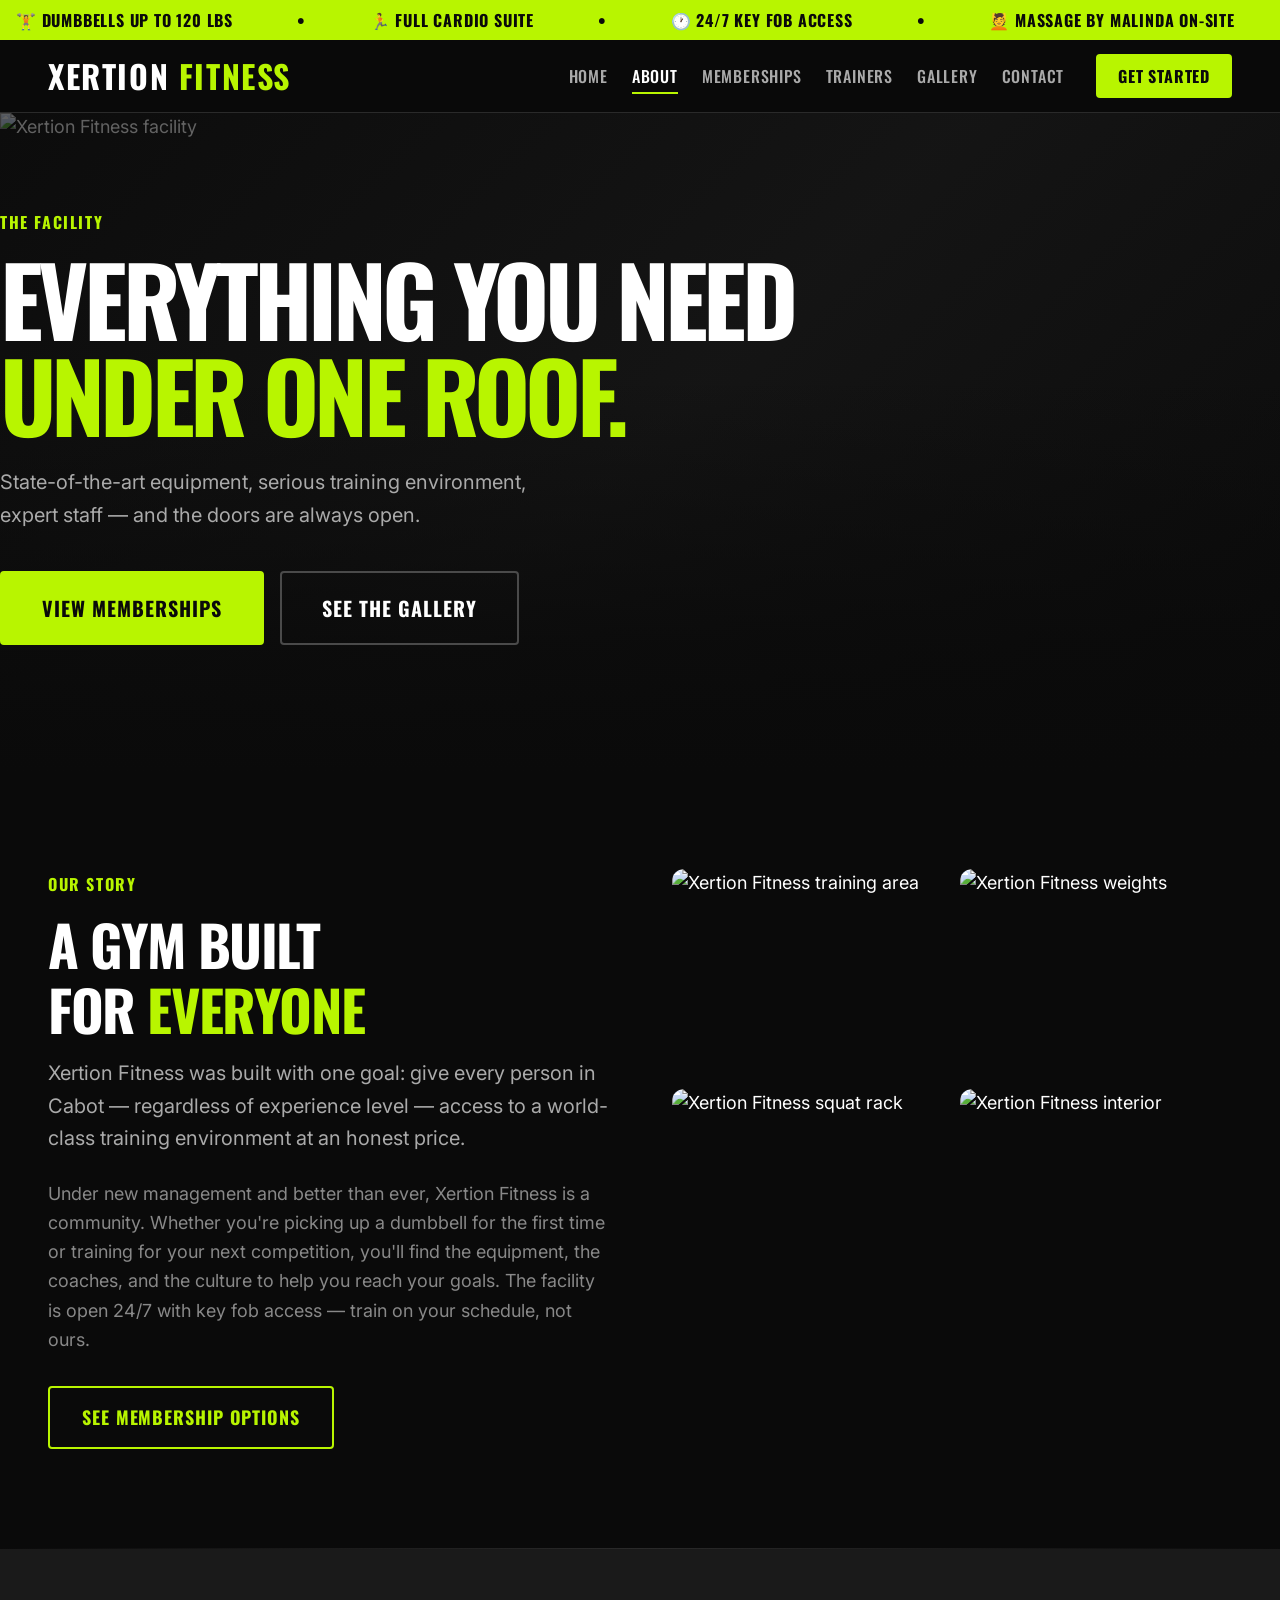
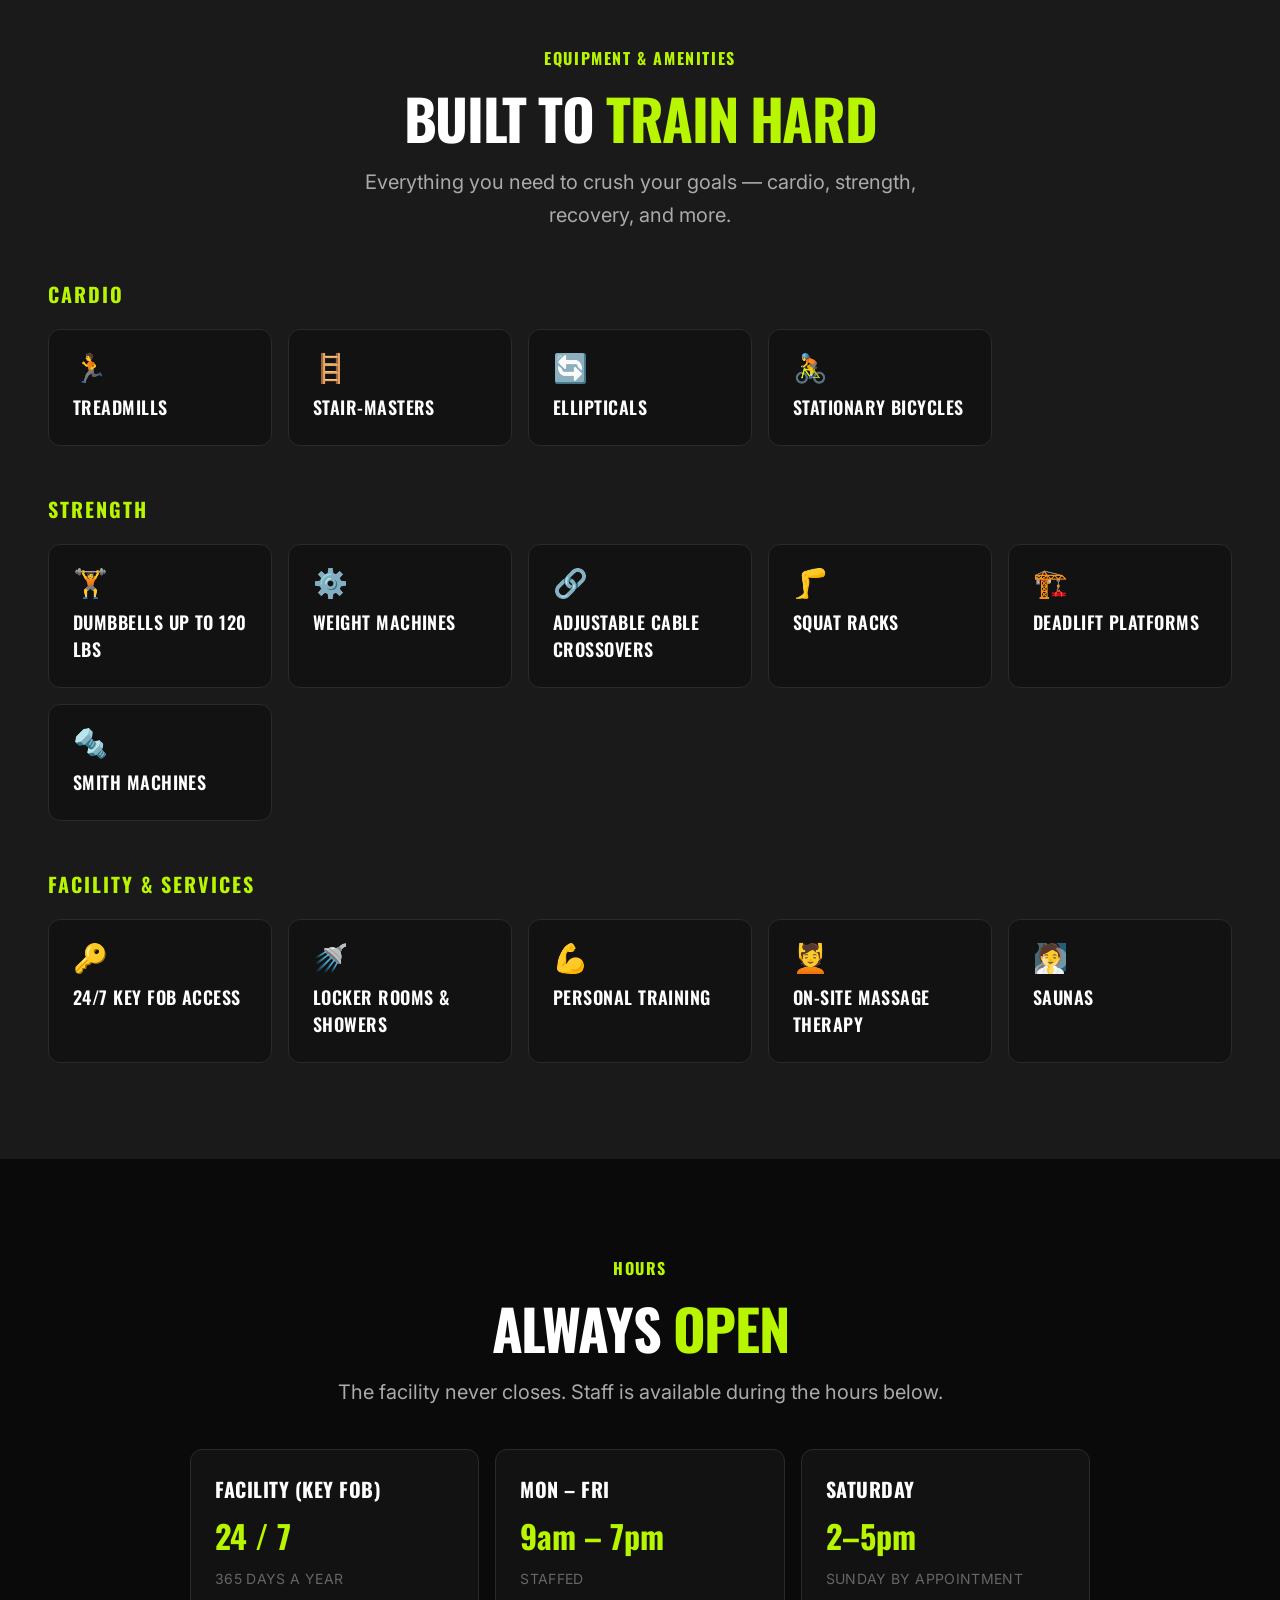
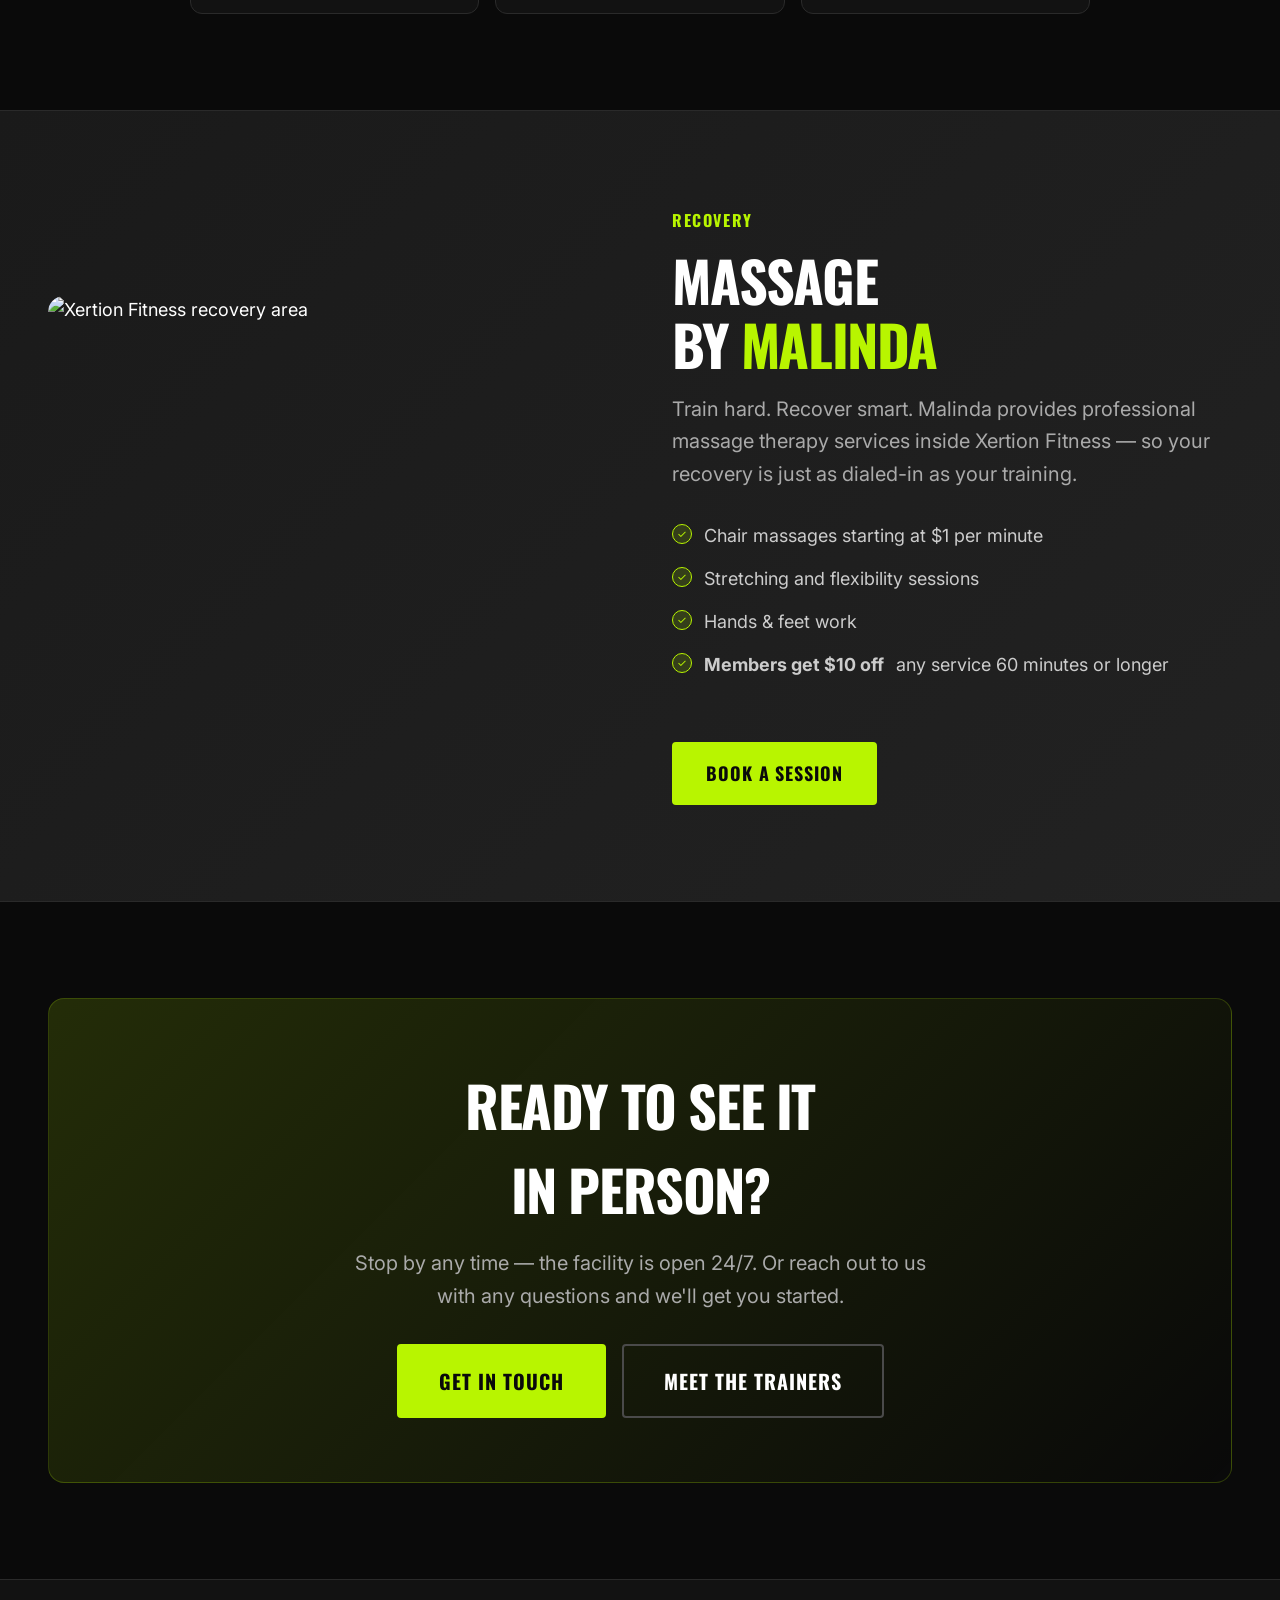
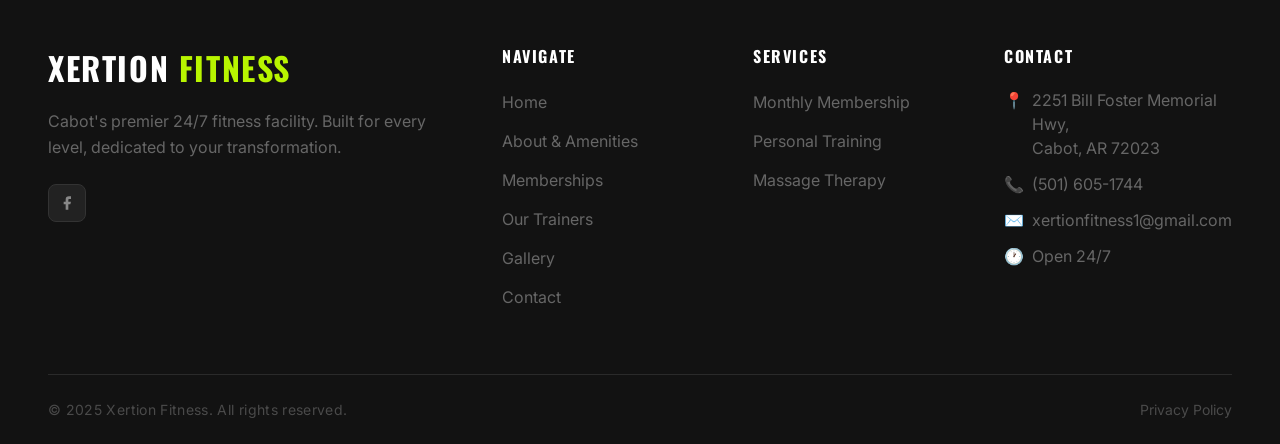
==== commit b5275393: "Update staffed hours to Mon–Fri 9am–7pm; add sauna staffed-hours note - Merged split shift (9am-2pm " ====
--- a/about.html
+++ b/about.html
@@ -190,15 +190,10 @@
           </div>
           <div class="hours-card reveal delay-2">
             <div class="hours-card__days">Mon – Fri</div>
-            <div class="hours-card__time">9am – 2pm</div>
-            <div class="hours-card__note">Staffed — morning session</div>
+            <div class="hours-card__time">9am – 7pm</div>
+            <div class="hours-card__note">Staffed</div>
           </div>
           <div class="hours-card reveal delay-3">
-            <div class="hours-card__days">Mon – Fri</div>
-            <div class="hours-card__time">4:30 – 6:30pm</div>
-            <div class="hours-card__note">Staffed — evening session</div>
-          </div>
-          <div class="hours-card reveal delay-4">
             <div class="hours-card__days">Saturday</div>
             <div class="hours-card__time">2–5pm</div>
             <div class="hours-card__note">Sunday by appointment</div>
